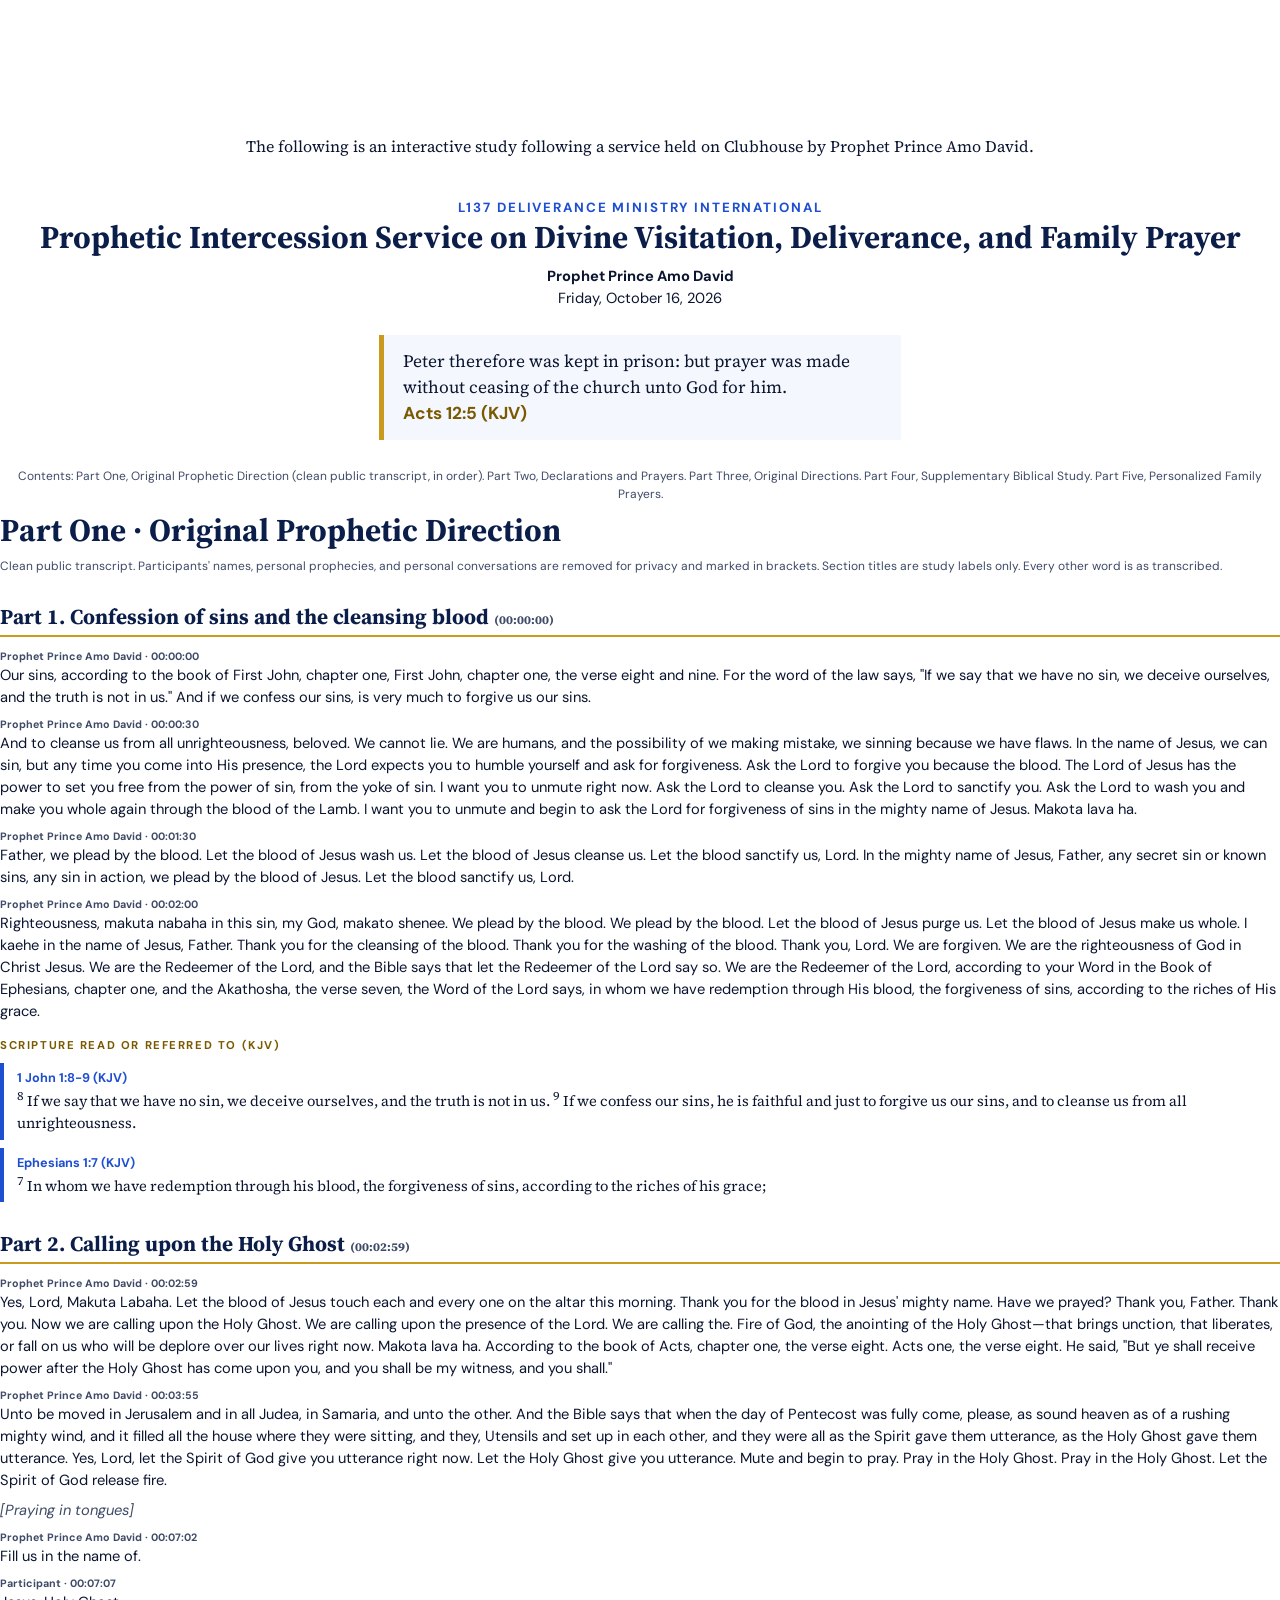
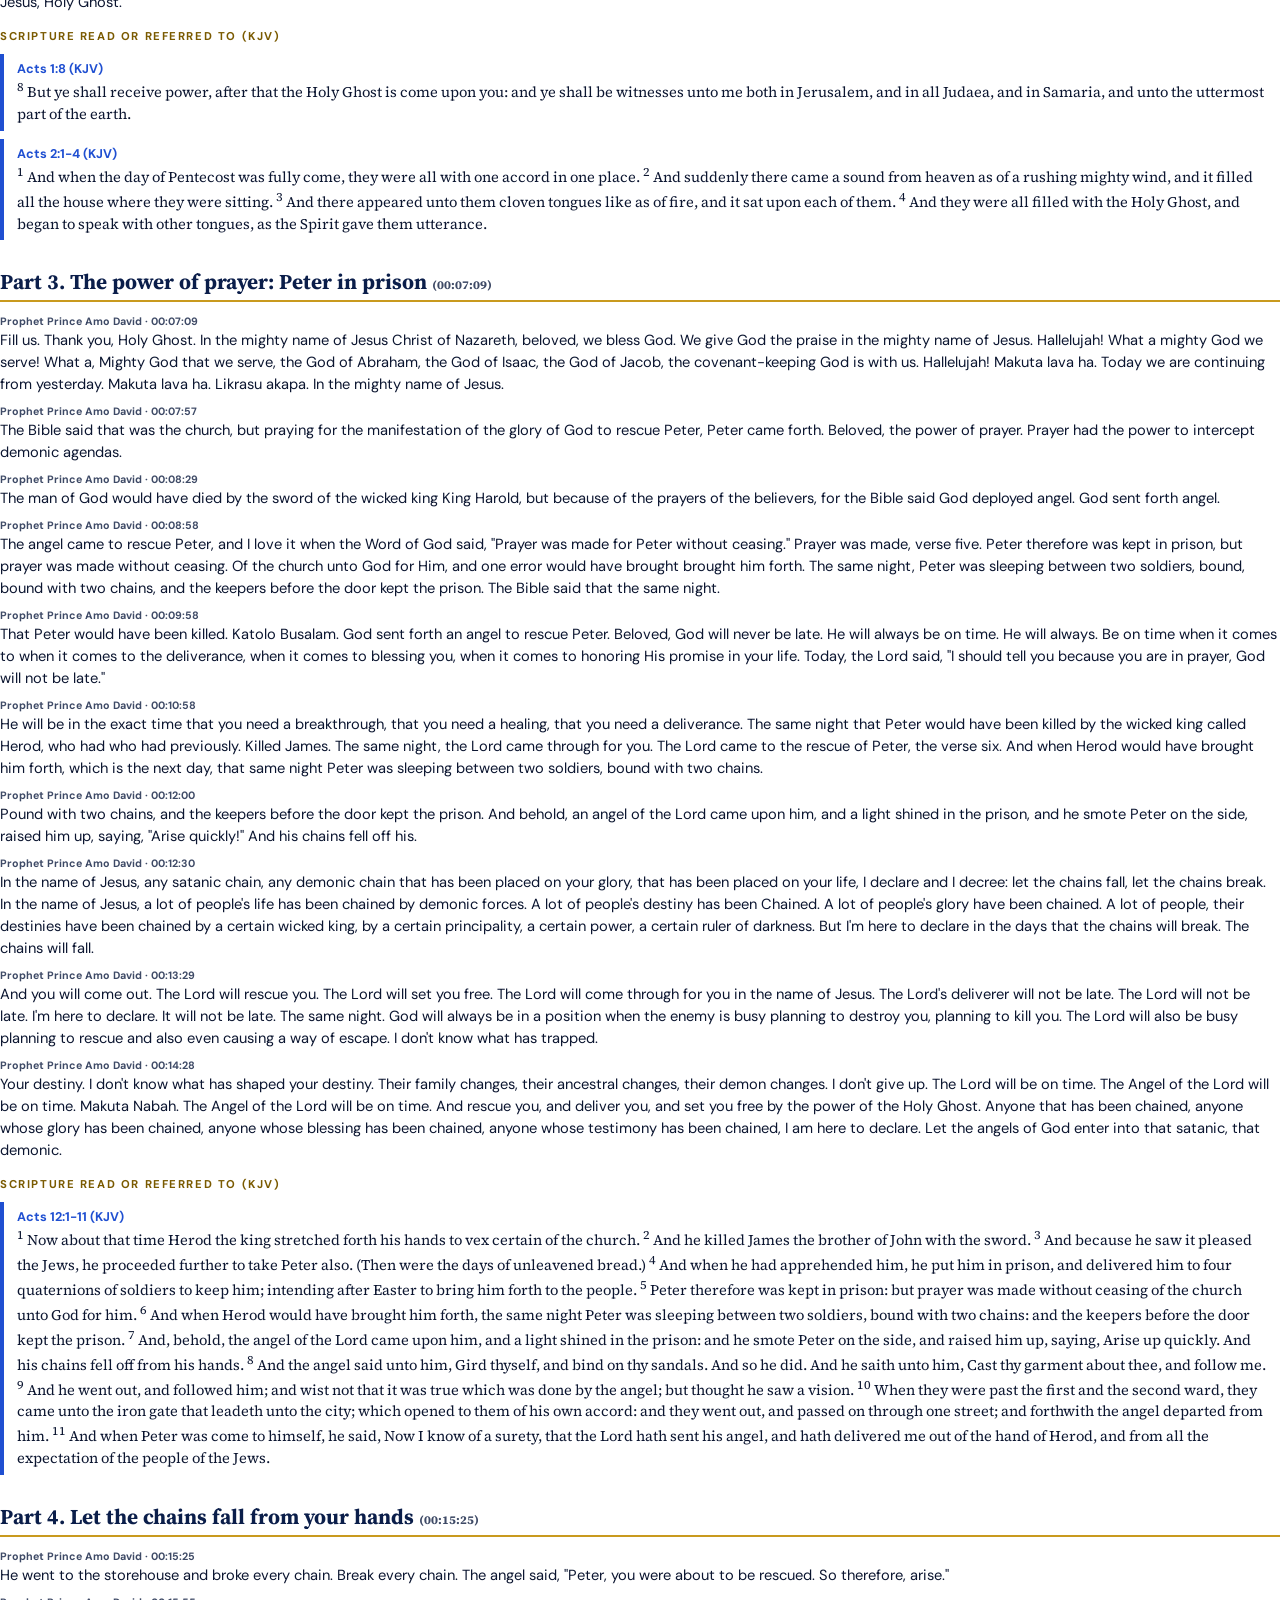
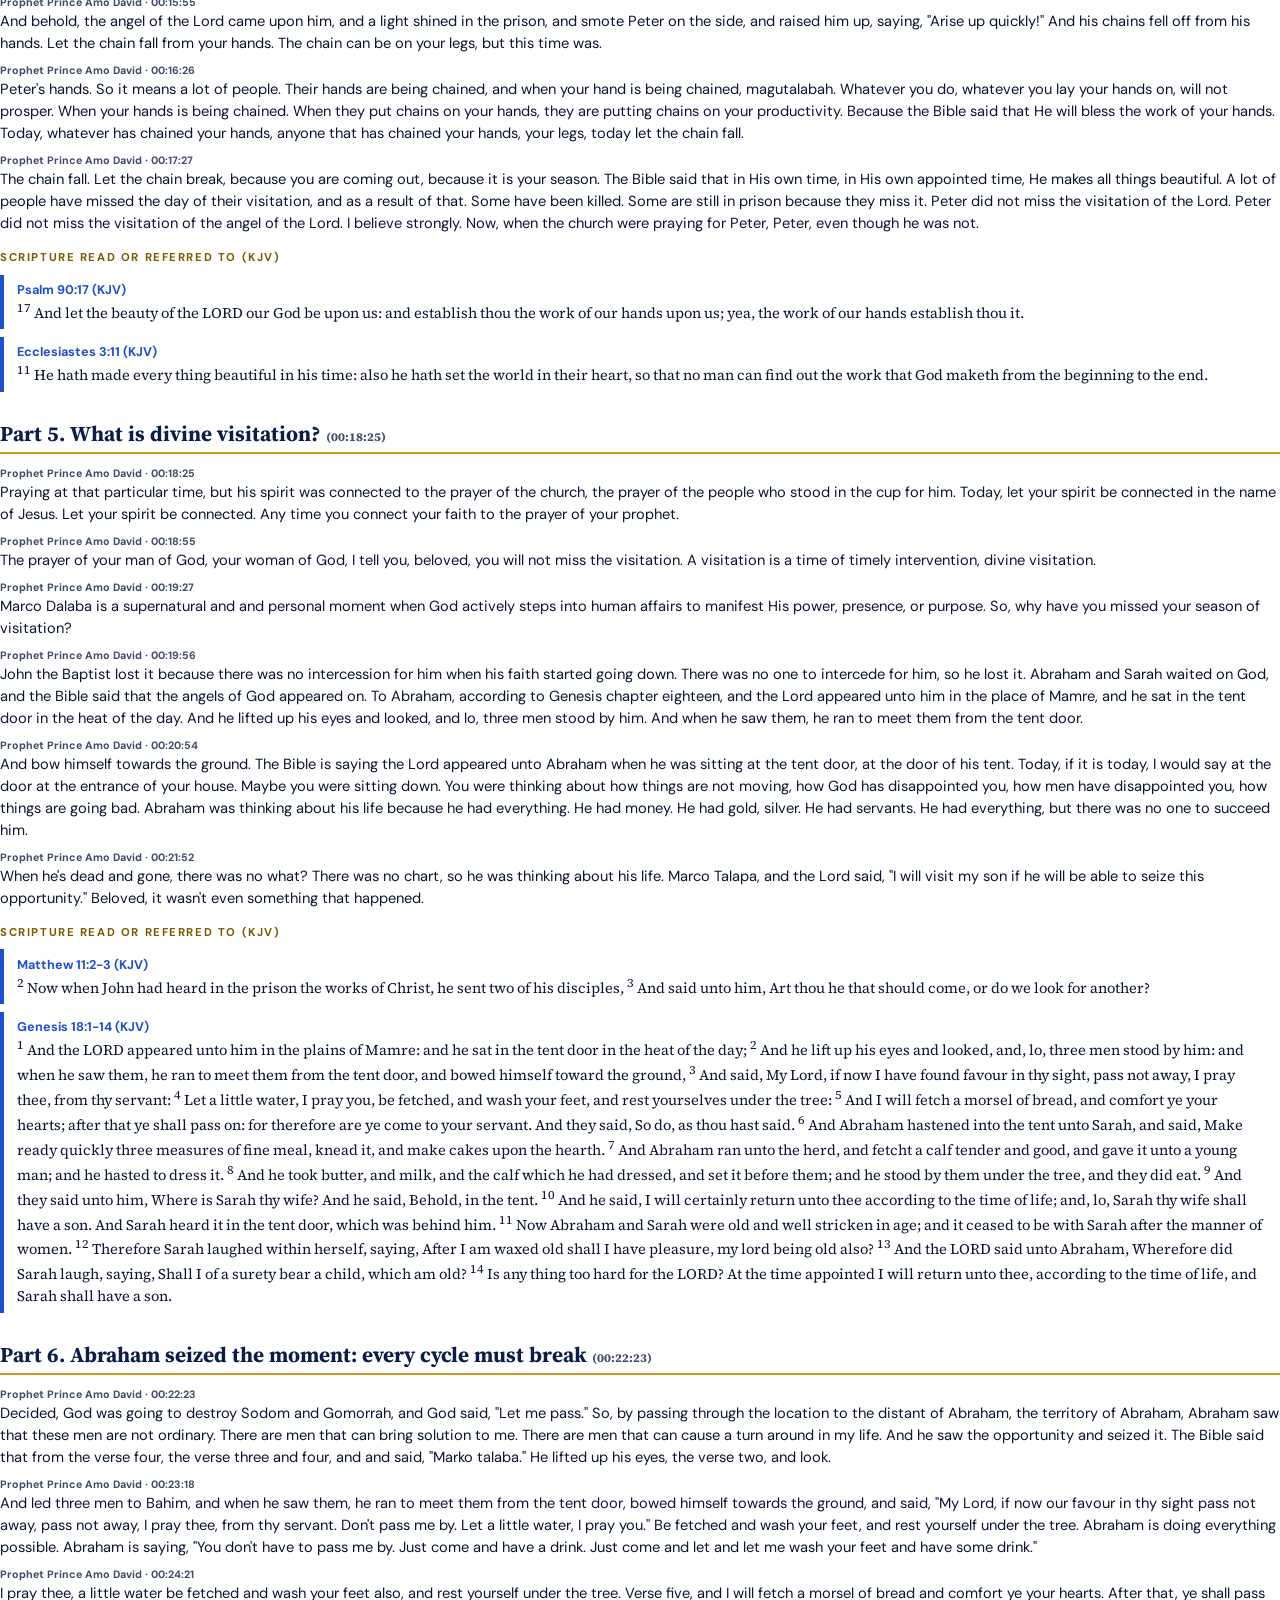
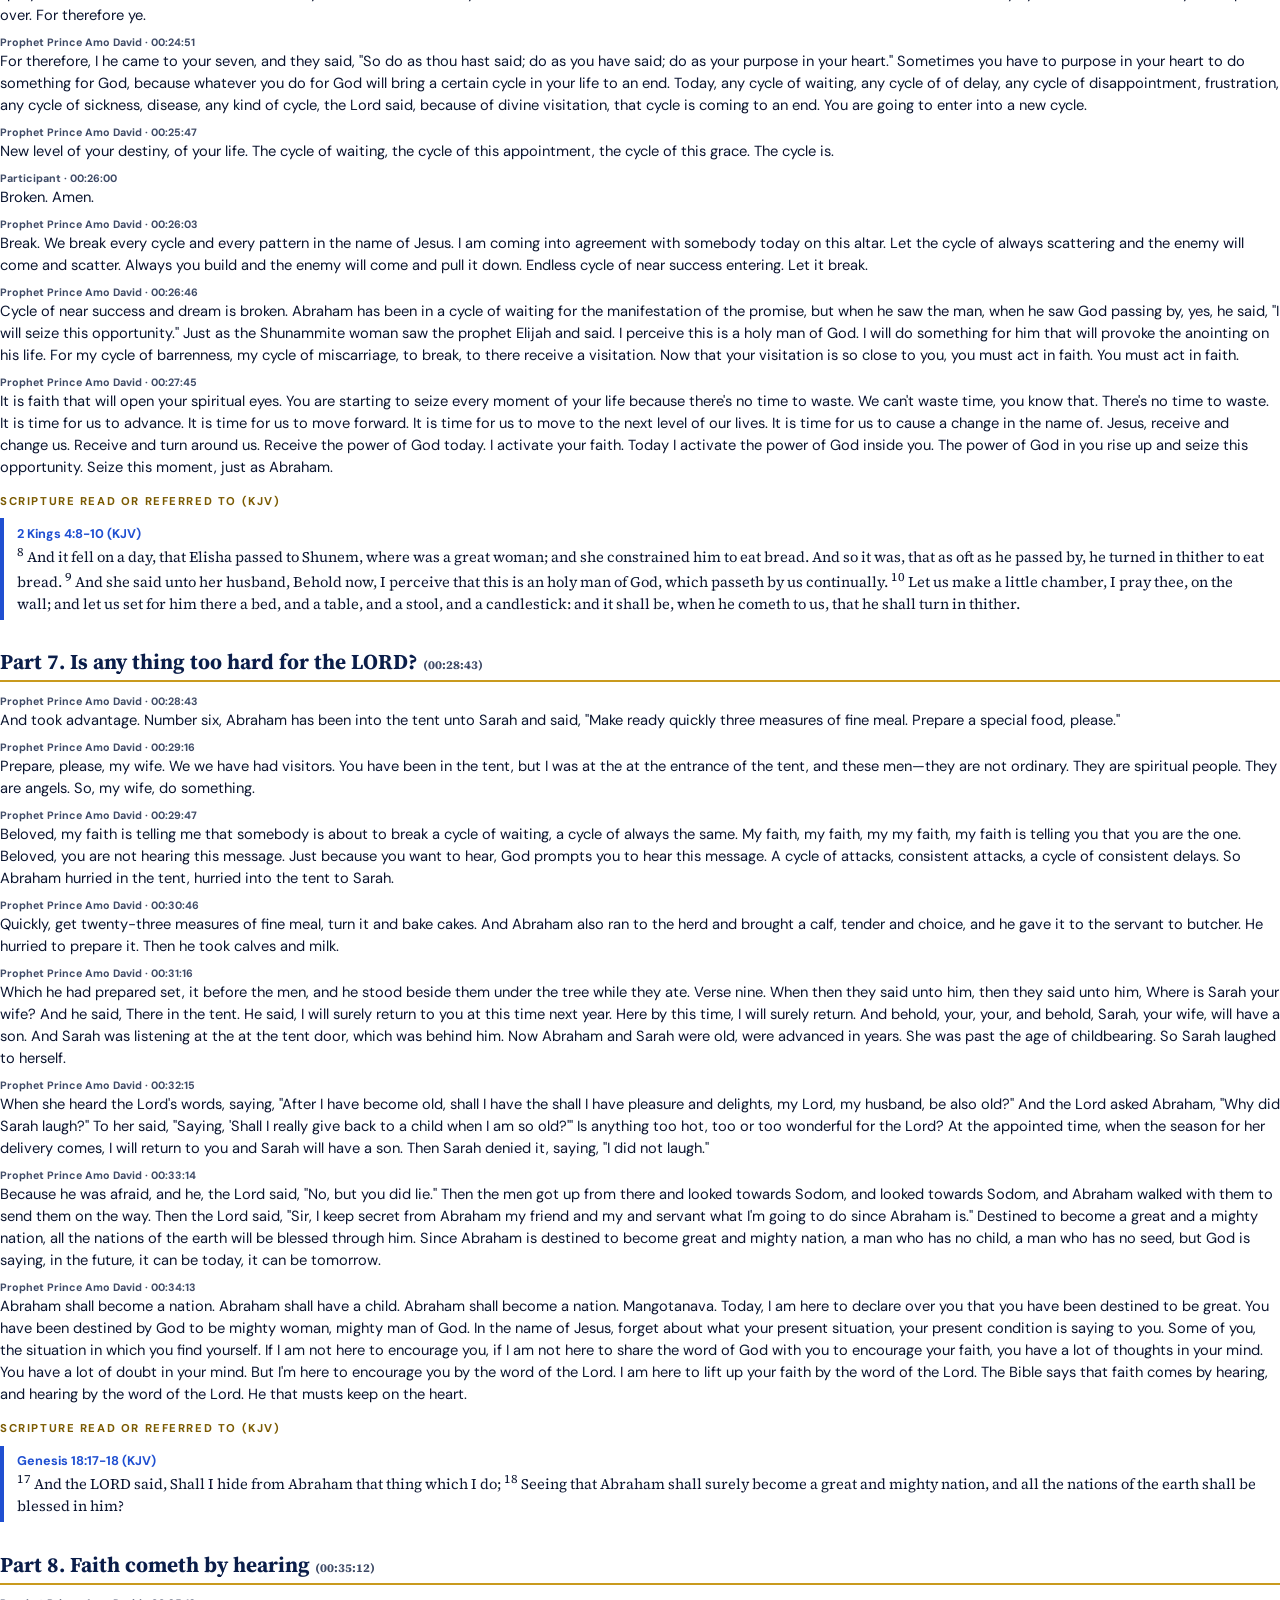
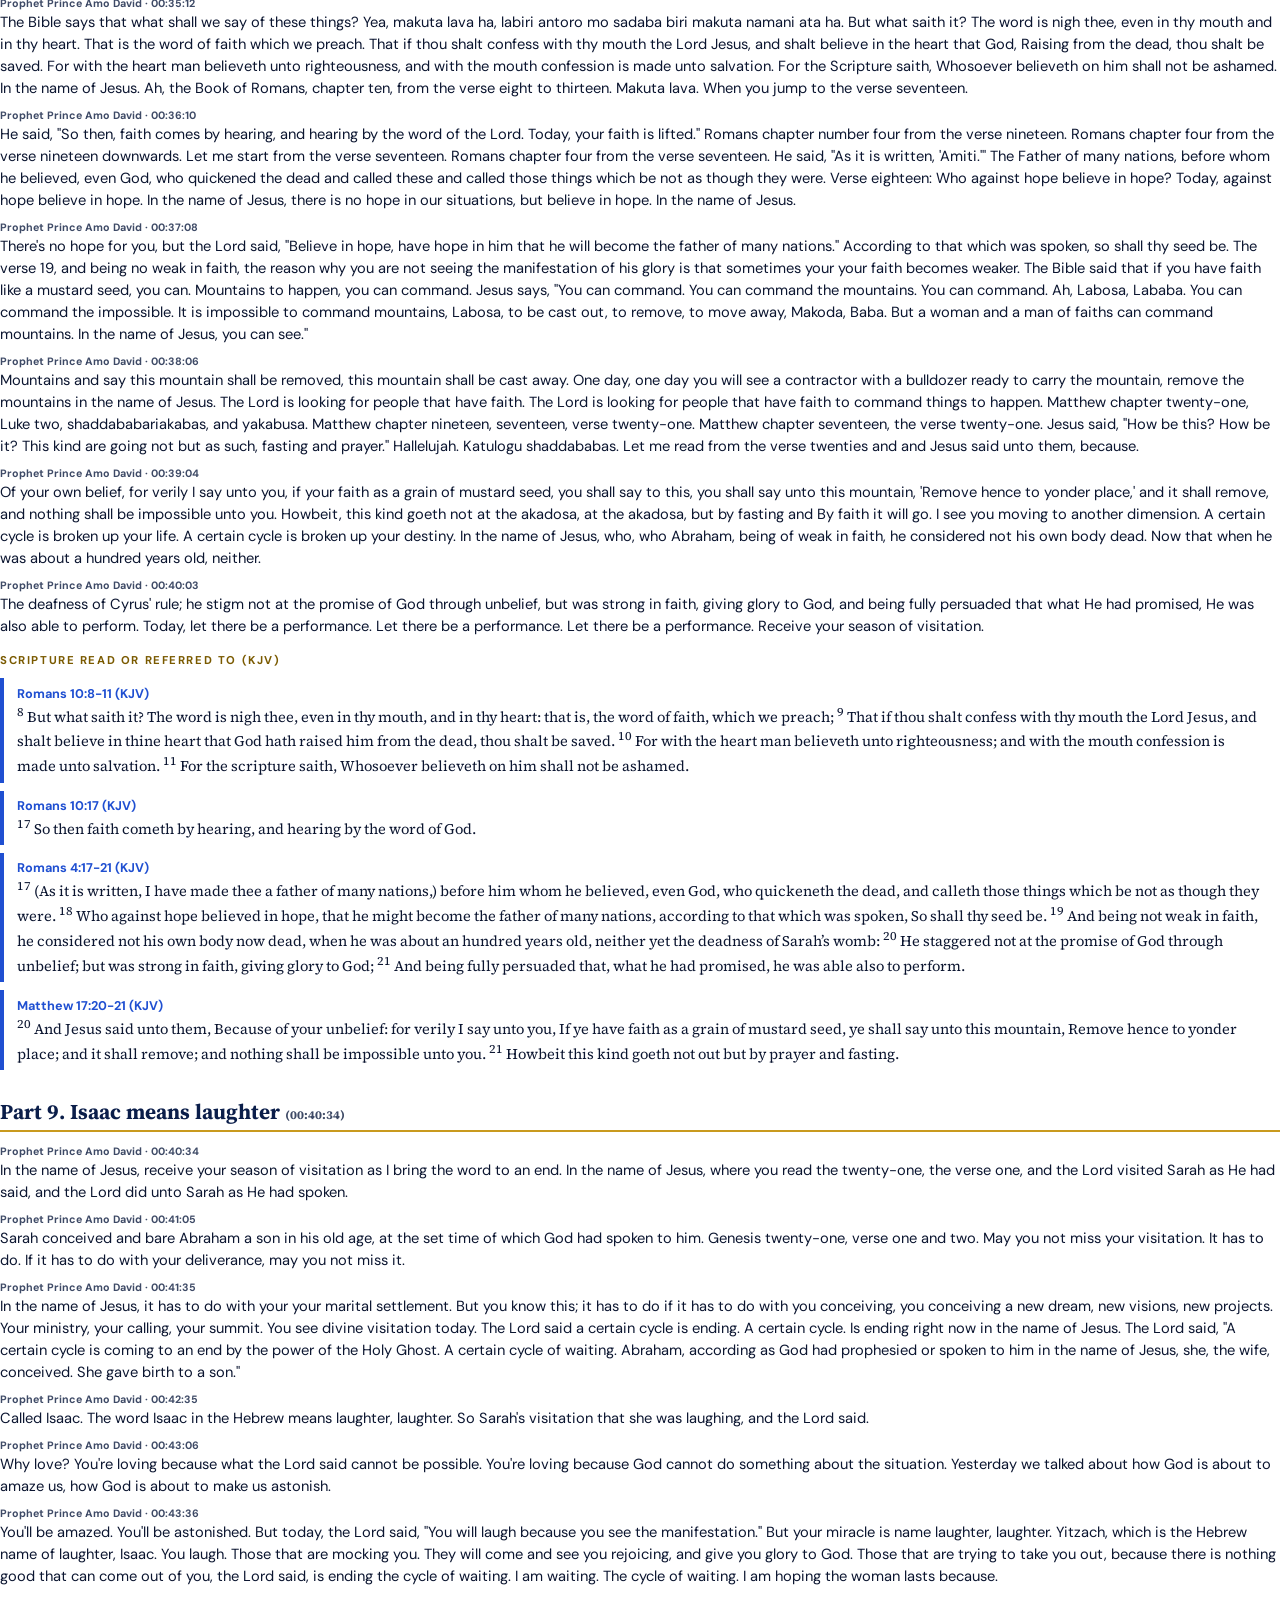
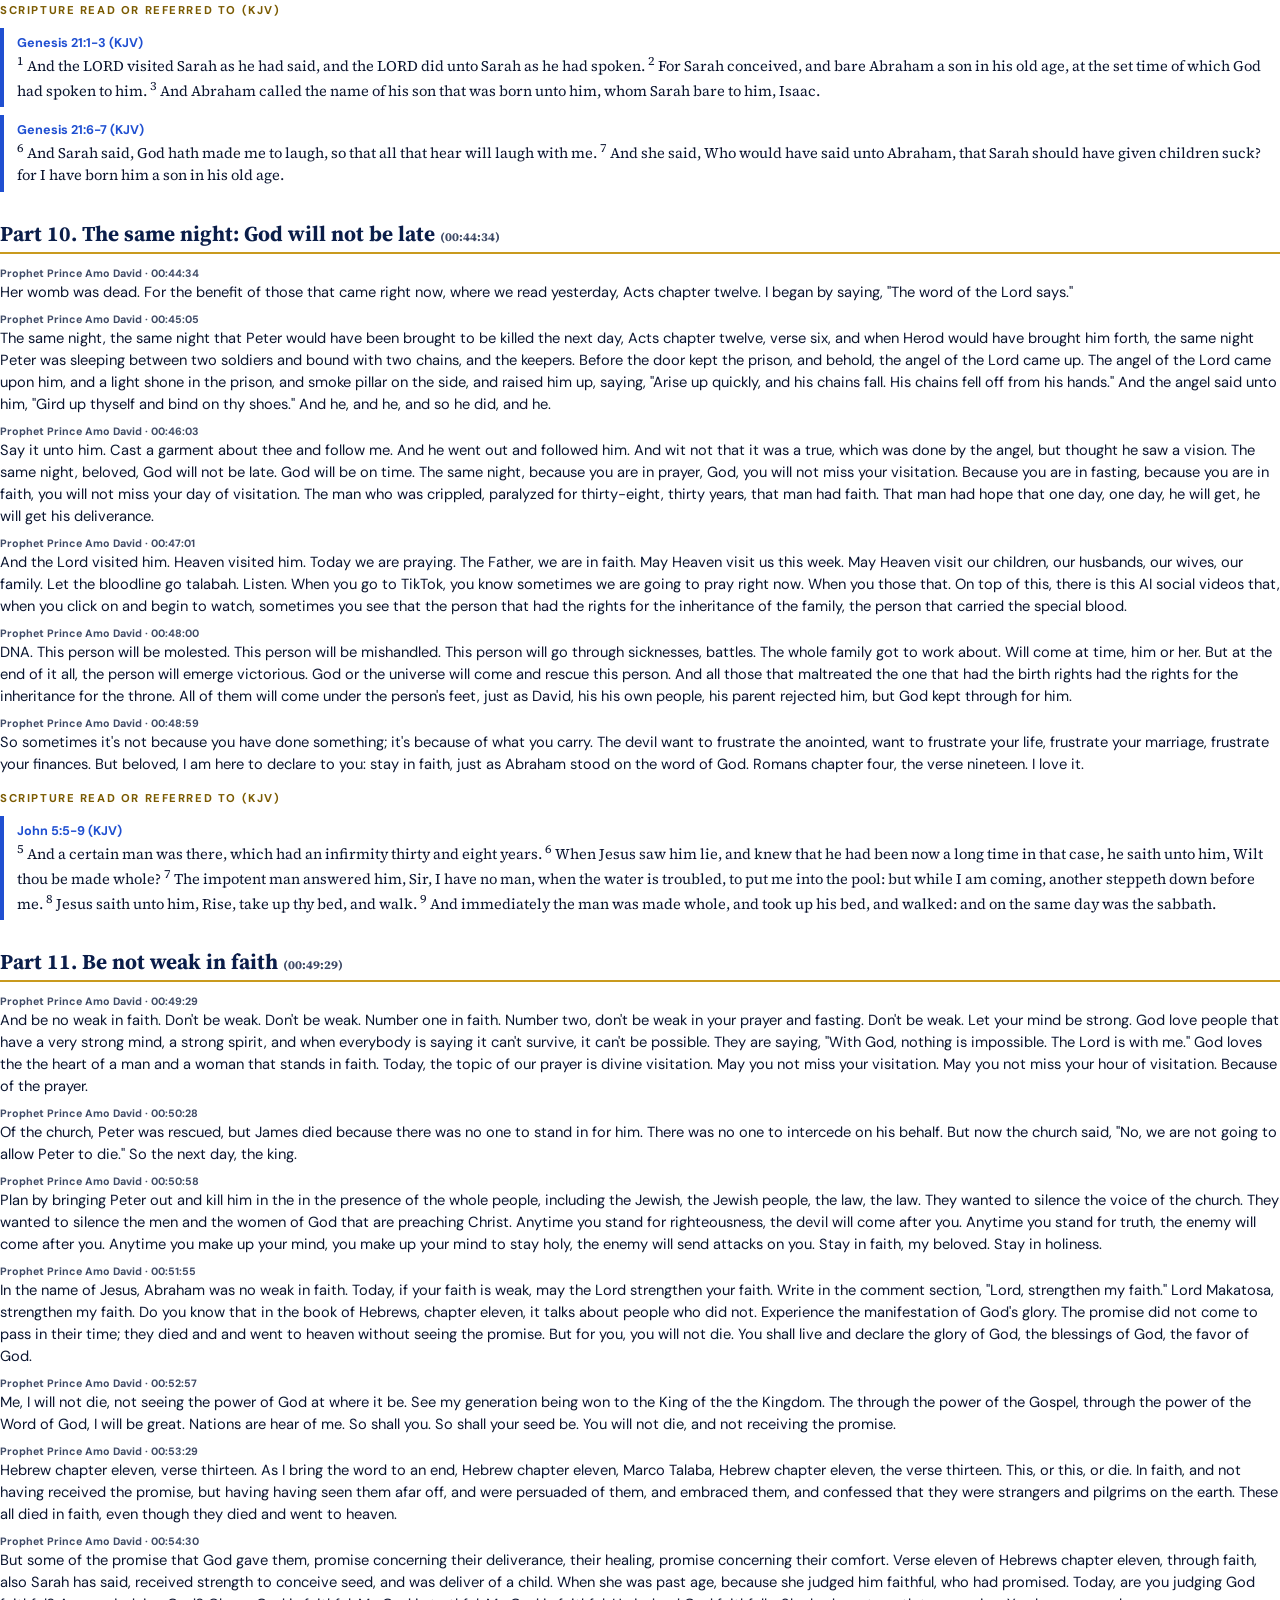
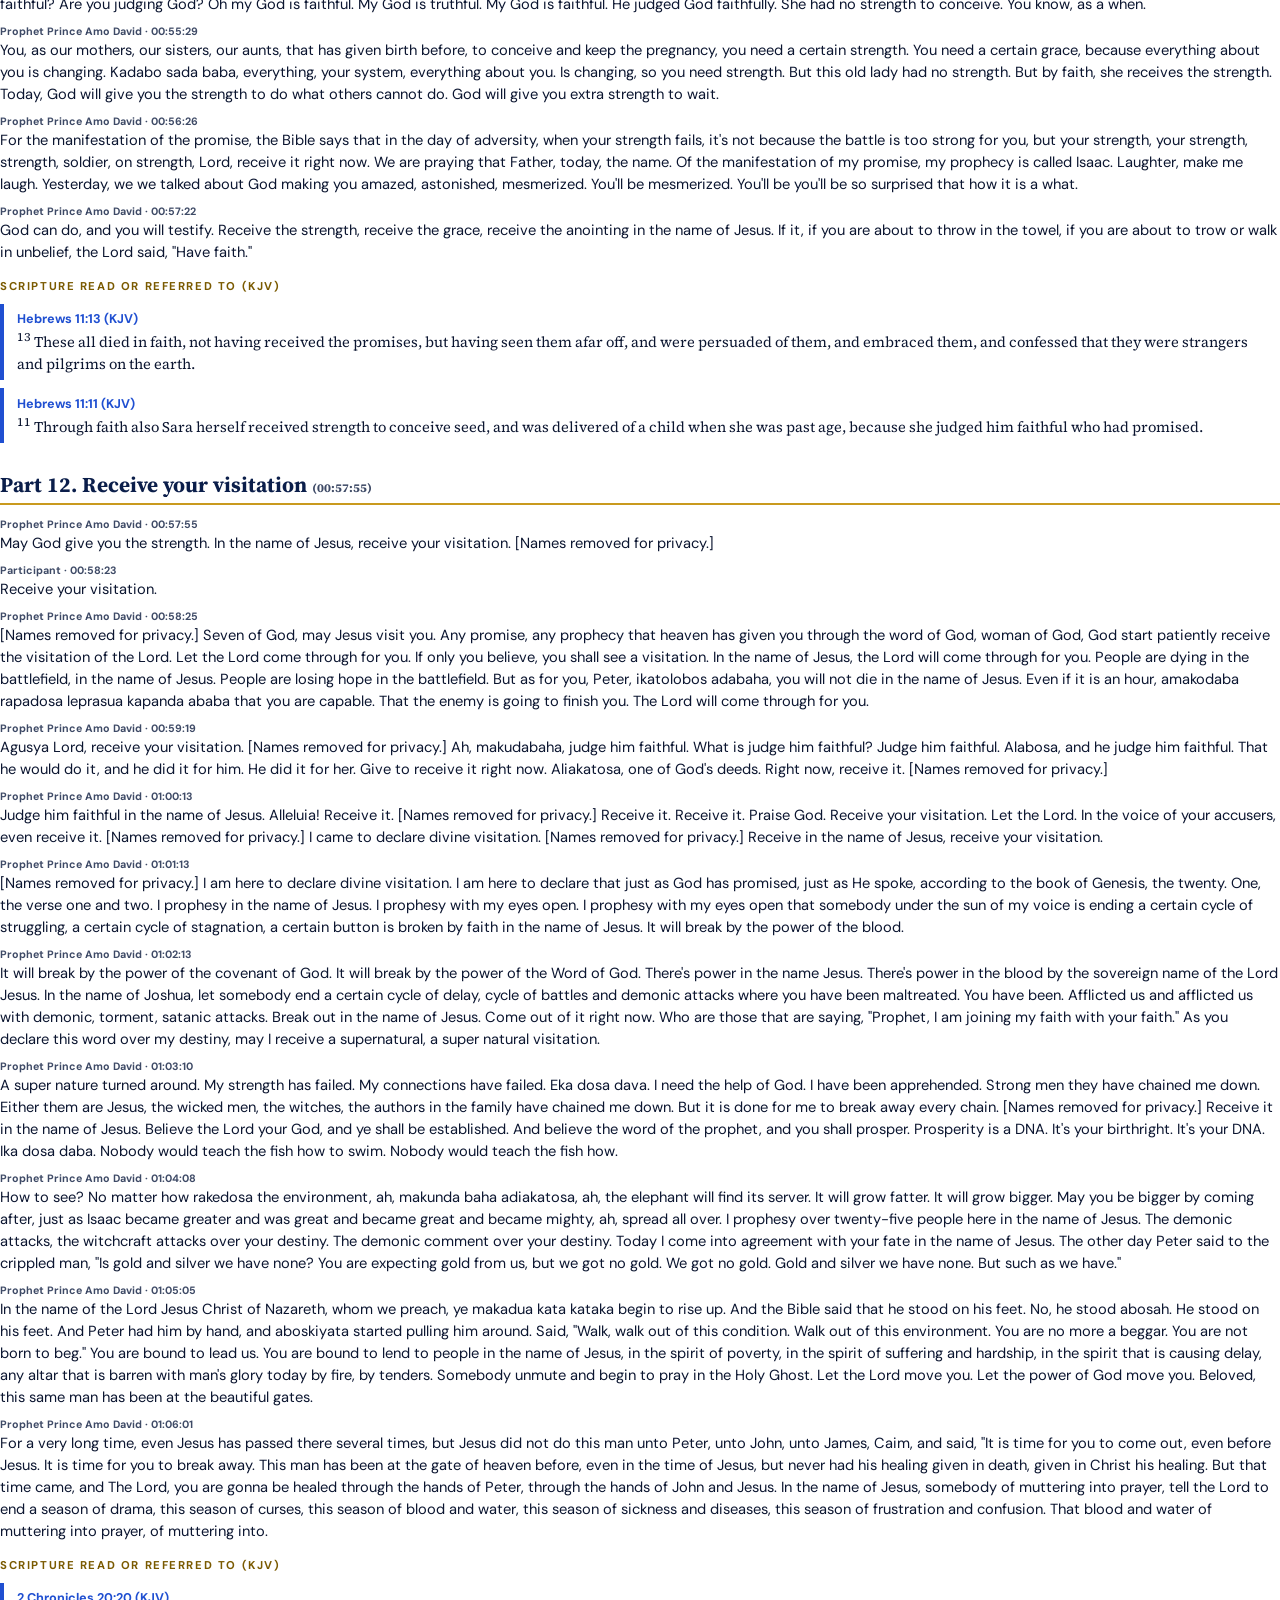
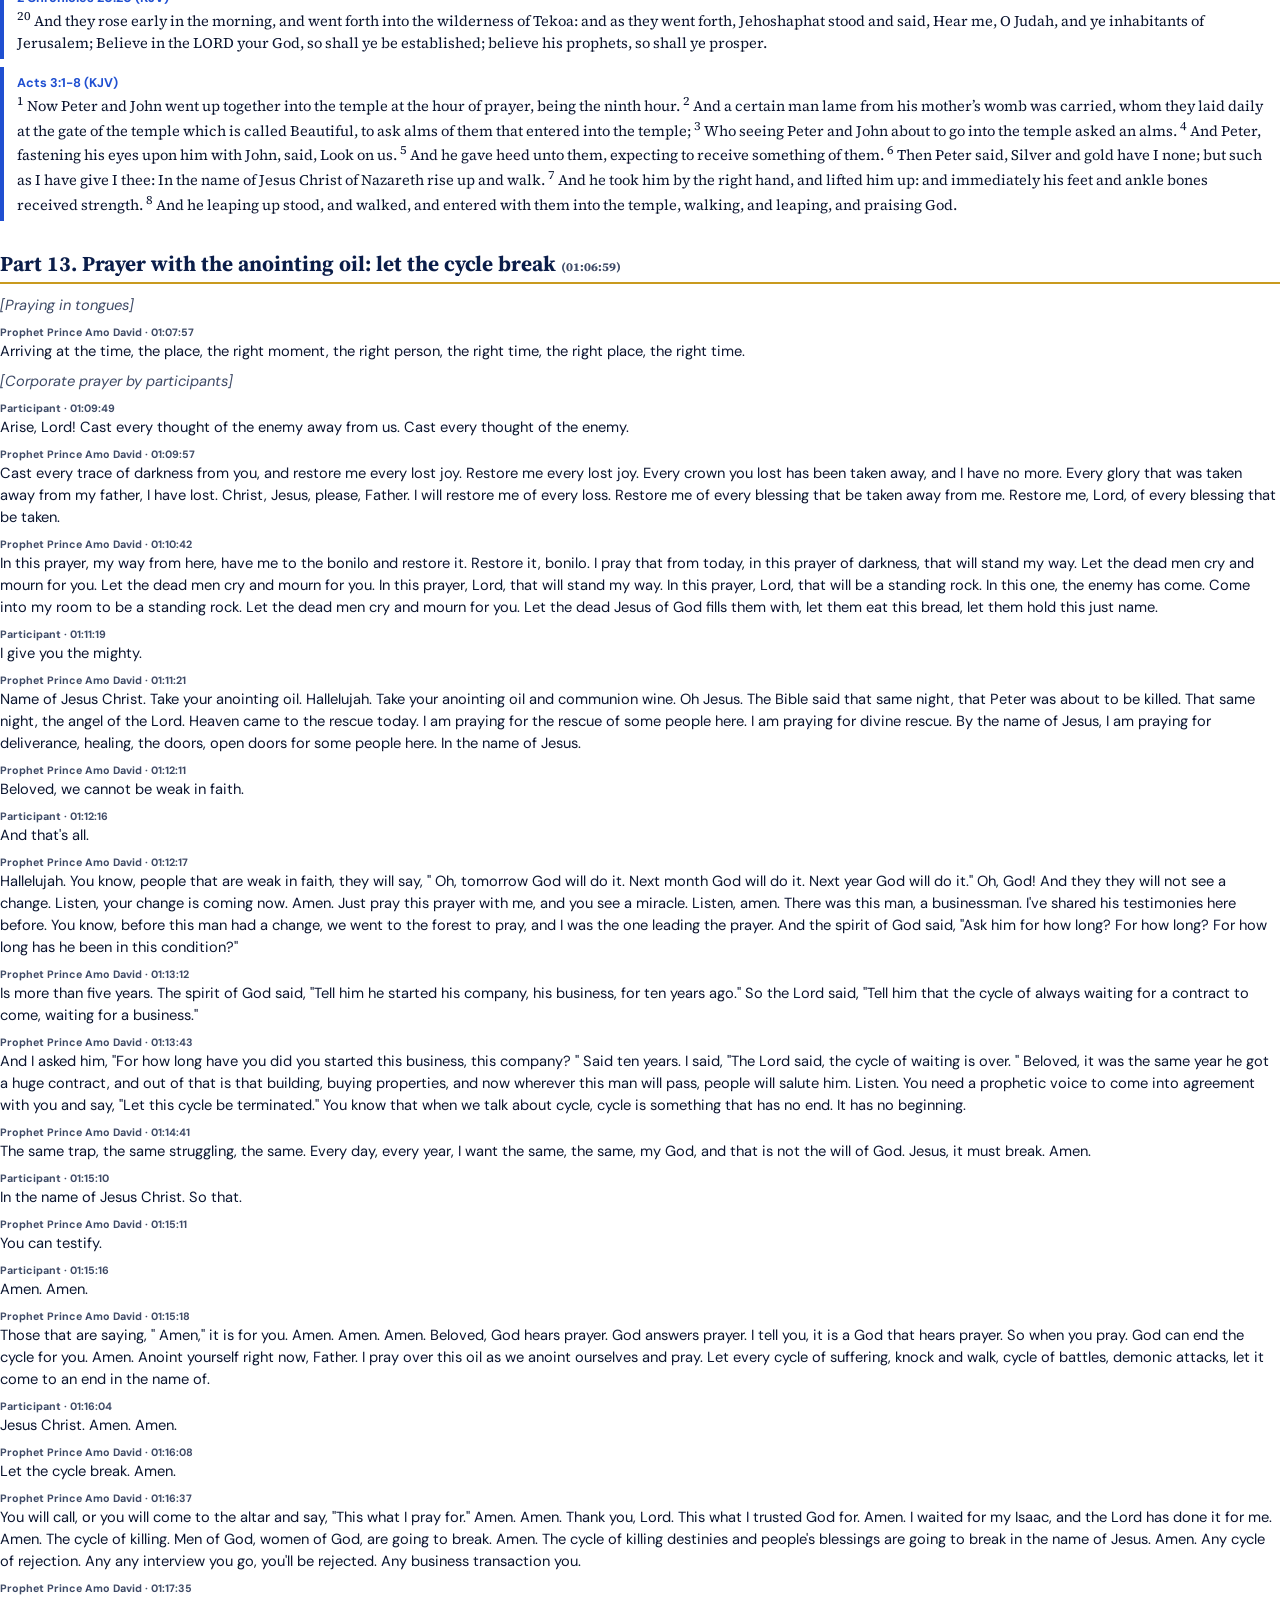
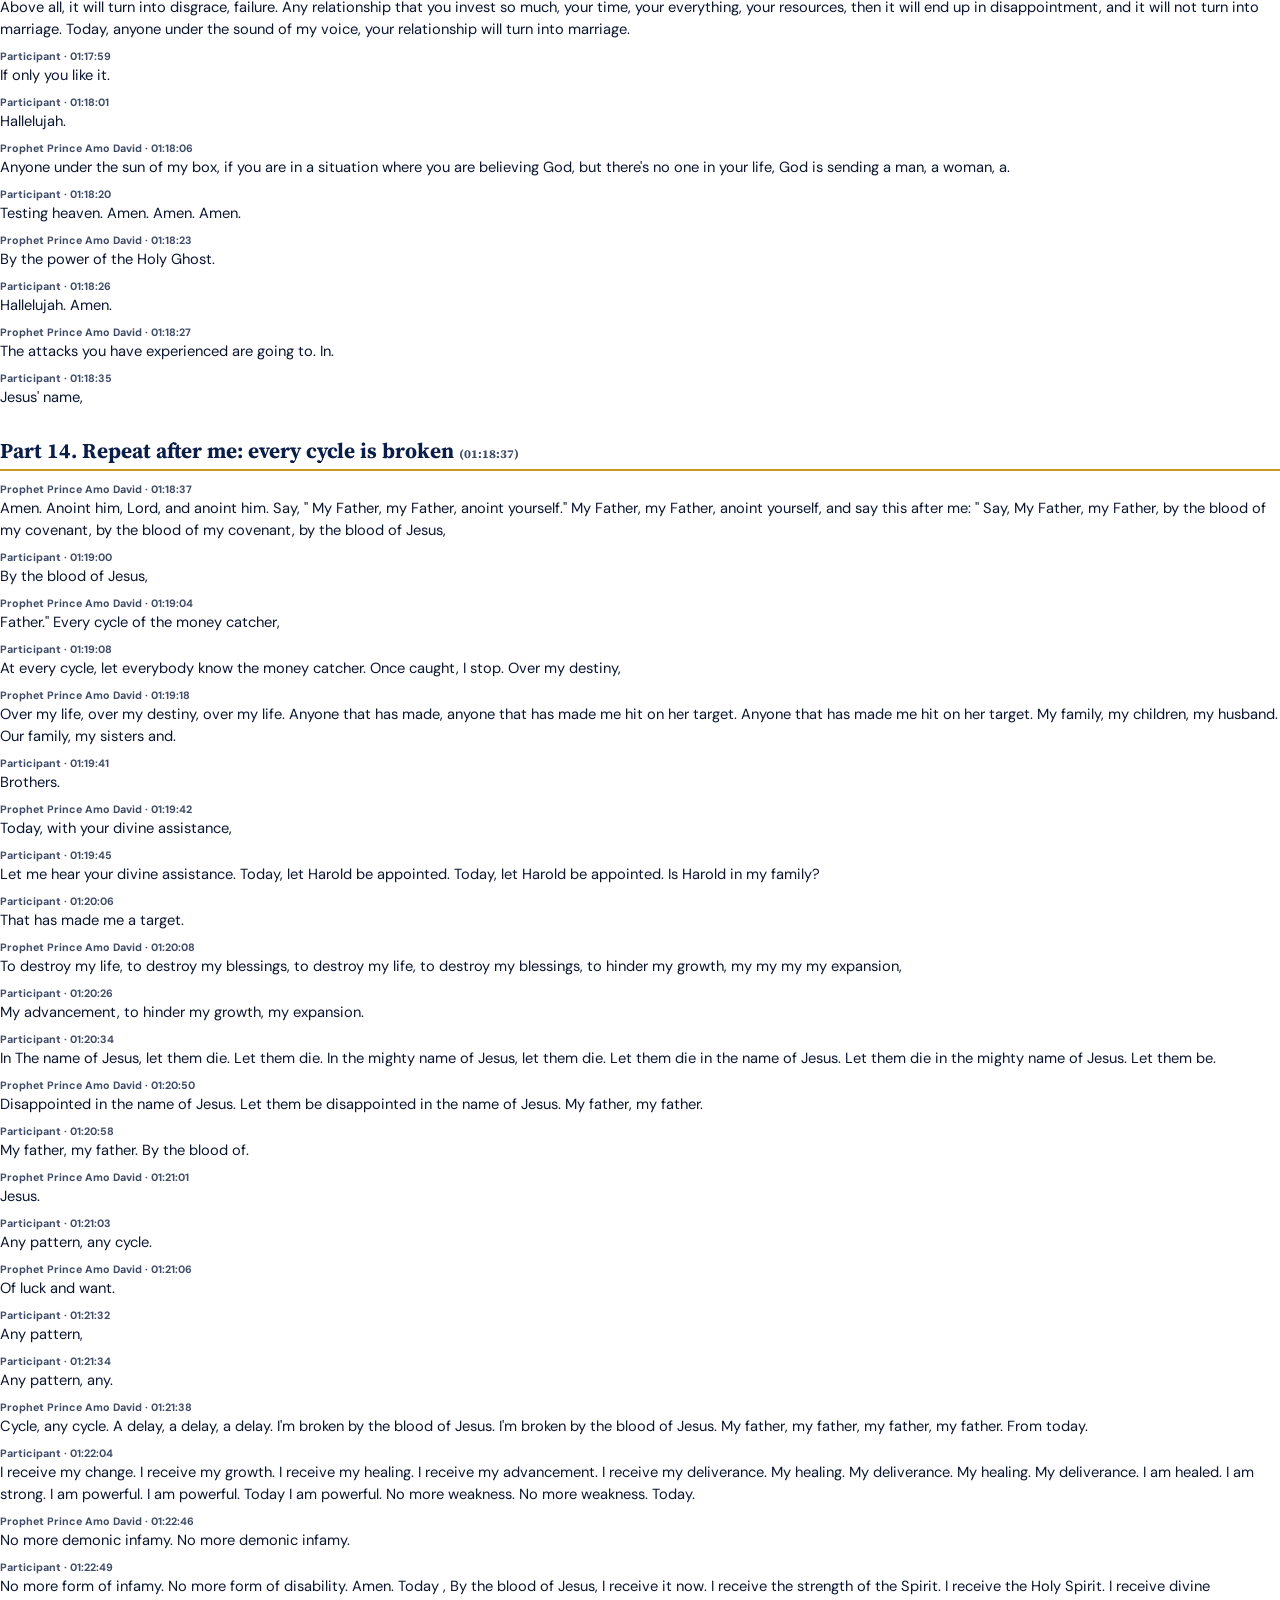
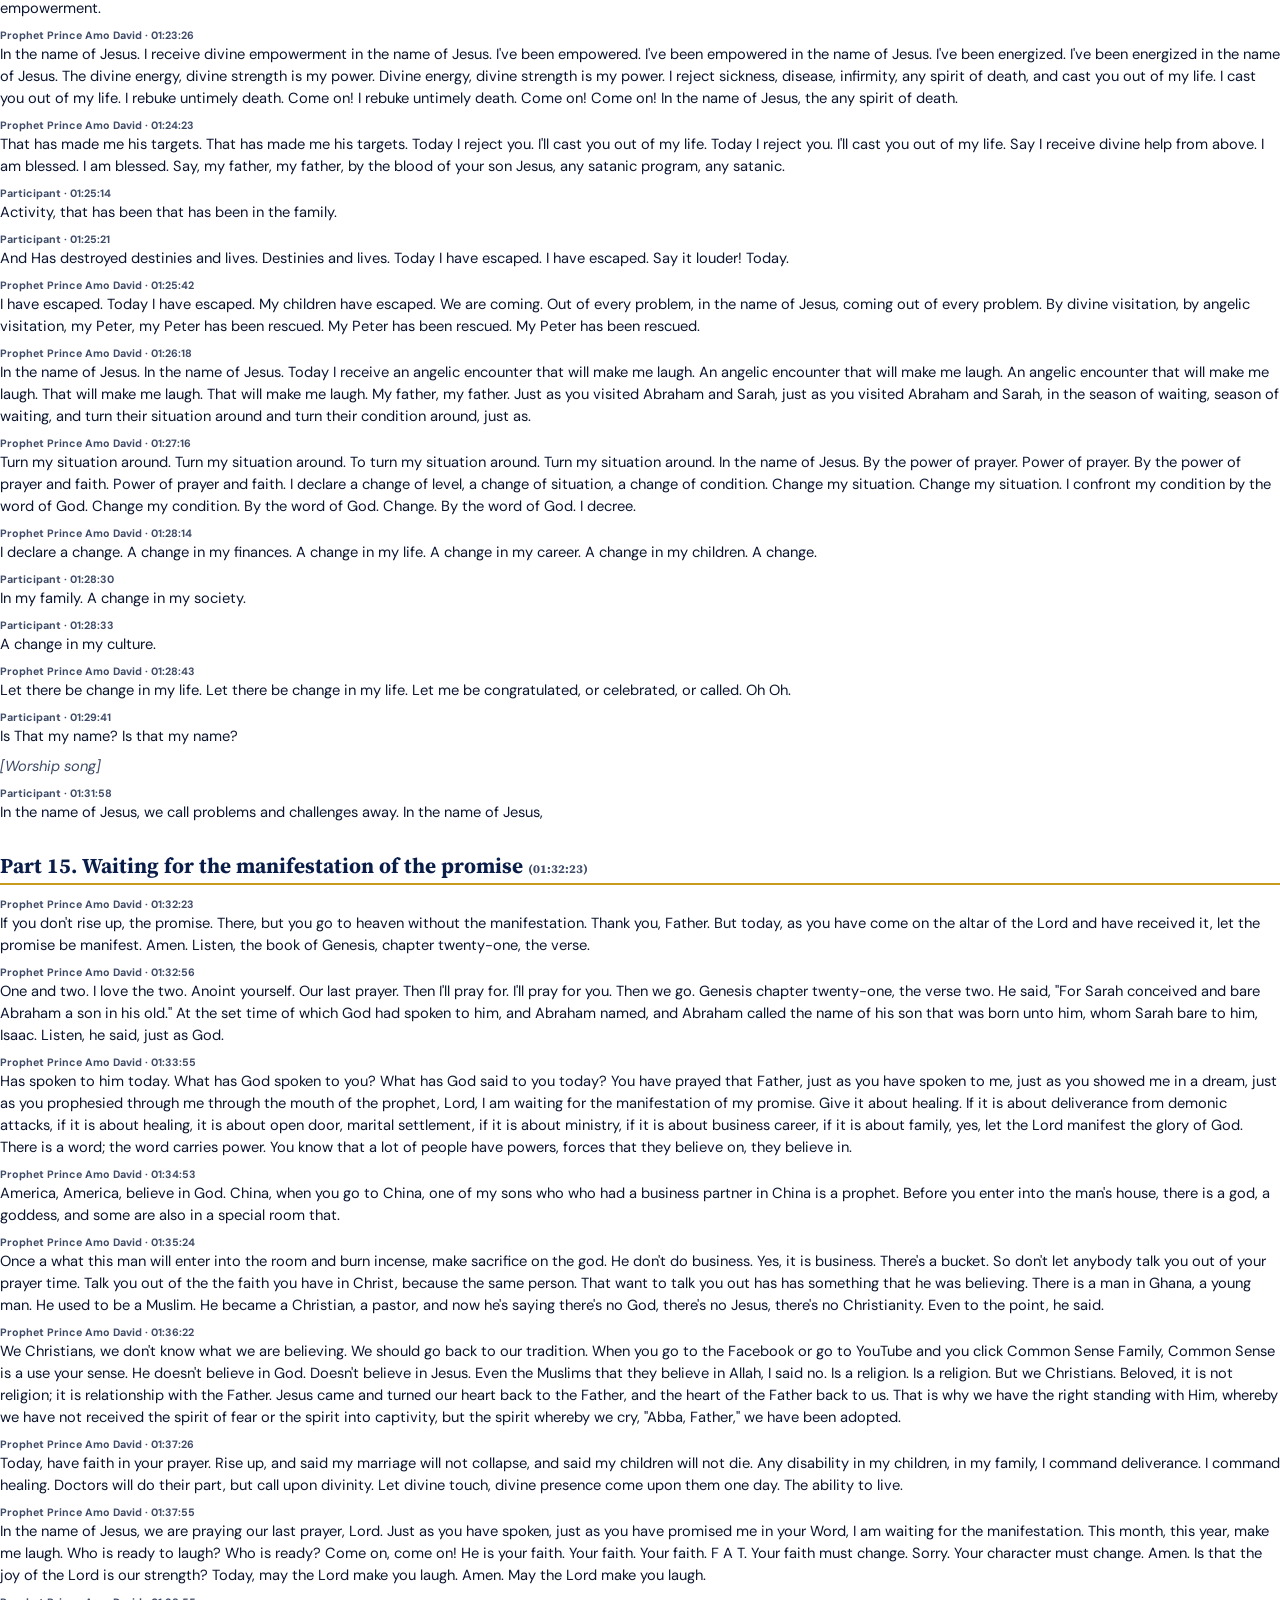
==== print.html @ cc7bac91 "Divine Visitation, Deliverance, and Family Prayer study (Oct 16, 2026)" ====
<!doctype html>
<html lang="en"><head><meta charset="utf-8"><meta name="viewport" content="width=device-width, initial-scale=1">
<title>Divine Visitation, Deliverance, and Family Prayer — Printable Pack</title>
<link href="https://fonts.googleapis.com/css2?family=Source+Serif+4:opsz,wght@8..60,500;8..60,700&family=DM+Sans:wght@400;500;700&display=swap" rel="stylesheet">
<style>
@page{size:Letter;margin:0.7in 0.7in 0.8in}
body{font-family:"DM Sans",Arial,sans-serif;color:#0B1530;font-size:11pt;line-height:1.5;margin:0}
h1,h2,h3{font-family:"Source Serif 4",Georgia,serif;color:#0B1E4A;line-height:1.2}
h1{font-size:24pt;margin:0 0 6pt} h2{font-size:16pt;border-bottom:2px solid #C99A1E;padding-bottom:4pt;margin:22pt 0 8pt;break-after:avoid} h3{font-size:12.5pt;margin:14pt 0 4pt;break-after:avoid}
.cover{text-align:center;padding-top:1.4in;break-after:page}
.cover .min{letter-spacing:.14em;text-transform:uppercase;font-weight:700;color:#1F4FD1;font-size:10pt}
.cover .open{font-family:"Source Serif 4",serif;font-size:12pt;margin:0 0 30pt}
.verse{font-family:"Source Serif 4",serif;font-size:13pt;border-left:5px solid #C99A1E;background:#F4F7FD;padding:10pt 14pt;text-align:left;margin:20pt auto;max-width:5in}
.lab{font-size:8.5pt;letter-spacing:.14em;text-transform:uppercase;font-weight:700;color:#7A5A00;margin:12pt 0 4pt}
.who{display:block;font-size:8pt;font-weight:700;color:#3E4A66}
.mark{color:#3E4A66;font-style:italic}
p{margin:4pt 0 6pt;orphans:3;widows:3}
.s{border-left:4px solid #1F4FD1;padding:4pt 10pt;margin:6pt 0;font-family:"Source Serif 4",serif;break-inside:avoid}
.s b{font-family:"DM Sans",sans-serif;color:#1F4FD1;display:block;font-size:9.5pt}
.d{margin:6pt 0;padding:6pt 10pt;border:1px solid #C9D4EE;border-radius:6pt;break-inside:avoid}
.d small{display:block;color:#3E4A66;font-size:8pt;font-weight:700}
.note{font-size:9pt;color:#3E4A66}
.sec{break-before:page}
a{color:#1F4FD1}
</style></head><body><div id="out"></div>
<script src="data.js"></script>
<script>
(function(){
var S=window.STUDY,M=S.meta,h='';
function e(s){return String(s).replace(/[&<>"]/g,function(c){return{'&':'&amp;','<':'&lt;','>':'&gt;','"':'&quot;'}[c];});}
function sc(r){var s=S.scripture[r];return '<div class="s"><b>'+e(s.ref)+' (KJV)</b>'+s.verses.map(function(v){return '<sup>'+v.v+'</sup> '+e(v.t);}).join(' ')+'</div>';}
var main=S.scripture[M.mainRef];
h+='<div class="cover"><p class="open">'+e(M.opening)+'</p><div class="min">'+e(M.ministry)+'</div><h1>'+e(M.title)+'</h1><p><b>'+e(M.minister)+'</b><br>'+e(M.date)+'</p><div class="verse">'+e(main.verses.map(function(v){return v.t;}).join(' '))+'<br><b style="font-family:DM Sans;color:#7A5A00">'+e(main.ref)+' (KJV)</b></div><p class="note">Contents: Part One, Original Prophetic Direction (clean public transcript, in order). Part Two, Declarations and Prayers. Part Three, Original Directions. Part Four, Supplementary Biblical Study. Part Five, Personalized Family Prayers.</p></div>';
h+='<h1>Part One · Original Prophetic Direction</h1><p class="note">Clean public transcript. Participants\' names, personal prophecies, and personal conversations are removed for privacy and marked in brackets. Section titles are study labels only. Every other word is as transcribed.</p>';
S.sections.forEach(function(s,i){
  h+='<h2>Part '+(i+1)+'. '+e(s.title)+' <span class="note">('+s.start+')</span></h2>';
  s.blocks.forEach(function(b){ h+= b.who ? '<p><span class="who">'+e(b.who)+' · '+b.ts+'</span>'+e(b.t)+'</p>' : '<p class="mark">'+e(b.t)+'</p>'; });
  if(s.refs.length){ h+='<div class="lab">Scripture read or referred to (KJV)</div>'+s.refs.map(sc).join(''); }
});
h+='<h1 class="sec">Part Two · Declarations and Prayers</h1><p class="note">In the order spoken. Words in [square brackets] were unclear in the recording; the bracketed word is a suggested reading.</p>';
S.decl.forEach(function(d,i){ h+='<div class="d"><small>'+(i+1)+' of '+S.decl.length+' · '+d.type+' · '+e(d.who)+' · '+d.ts+(d.ref?' · '+e(S.scripture[d.ref].ref):'')+'</small>'+e(d.text)+'</div>'; });
h+='<h1 class="sec">Part Three · Original Directions</h1><p class="note">Word for word, in order.</p>';
S.directions.forEach(function(d,i){ h+='<div class="d"><small>'+(i+1)+' of '+S.directions.length+' · '+e(d.who)+' · '+d.ts+'</small>“'+e(d.text)+'”</div>'; });
h+='<h1 class="sec">Part Four · Supplementary Biblical Study</h1><p class="note">Study helps. Not the minister\'s words. Scripture is King James Version.</p>';
['beginner','intermediate','advanced'].forEach(function(k){ var L=S.levels[k]; h+='<h2>'+L.label+'</h2><p class="note">'+e(L.intro)+'</p>';
  L.cards.forEach(function(c,ci){ h+='<h3>'+(ci+1)+'. '+e(c.title)+'</h3>';
   if(c.word) h+='<p><b>'+e(c.word[0])+' '+e(c.word[1])+'.</b> '+e(c.word[2])+'</p>';
   if(c.context) h+='<p><b>Context.</b> '+e(c.context)+'</p>';
   if(c.quote) h+='<p><b>Direct quotation, '+e(c.quote[0])+':</b> “'+e(c.quote[1])+'”</p>';
   if(c.simple) h+='<p><b>What does this mean?</b> '+e(c.simple)+'</p>';
   if(c.meaning) h+='<p>'+e(c.meaning)+'</p>'; if(c.application) h+='<p>'+e(c.application)+'</p>';
   if(c.key) h+='<p><b>Key point:</b> '+e(c.key)+'</p>';
   (c.commentary||[]).forEach(function(q){ var s=S.src[q[2]]; h+='<p>“'+e(q[1])+'” — '+e(q[0])+', <a href="'+s.url+'">'+e(s.url)+'</a></p>'; });
   h+=c.refs.map(sc).join('');
   if(c.src&&c.src.length) h+='<p class="note">Sources: '+c.src.map(function(k){var s=S.src[k];return e(s.name)+' ('+s.url+')';}).join('; ')+'</p>';
  });
  h+='<h3>'+L.label+' quiz</h3>'; S.quiz[k].forEach(function(q,qi){ h+='<p>'+(qi+1)+'. '+e(q.q)+'<br>'+q.o.map(function(o,oi){return String.fromCharCode(65+oi)+'. '+e(o);}).join('&nbsp;&nbsp; ')+'</p>'; });
  h+='<p class="note">Answers: '+S.quiz[k].map(function(q,qi){return (qi+1)+String.fromCharCode(65+q.a)+' ('+e(S.scripture[q.ref].ref)+')';}).join(', ')+'</p>';
});
h+='<h2>Scripture notes</h2><p>2 Kings 4:8-9 (KJV) names Elisha as the man of God the Shunammite woman honored; the service said "the prophet Elijah." 2 Kings 2:19-22 records Elisha healing the waters of Jericho. The names heard as "Ruby" and "Rupi" match Reuben (Genesis 49:3-4; Deuteronomy 33:6). The King James Bible names the angels Michael and Gabriel; the name Raphael is not in the 66 books of the KJV.</p>';
h+='<h1 class="sec">Part Five · Personalized Family Prayers</h1><p class="note">Built from King James Scripture used in the service. Not the minister\'s original declarations. Write your family\'s names in the blanks.</p>';
S.family.forEach(function(p){ h+='<h3>'+e(p.title)+'</h3><p>'+e(p.text.replace(/\{(\w+)\}/g,'________'))+'</p>'+sc(p.ref); });
h+='<p class="note" style="margin-top:20pt">L137 · Luke 1:37 · For with God nothing shall be impossible.</p>';
document.getElementById('out').innerHTML=h;
})();
</script></body></html>
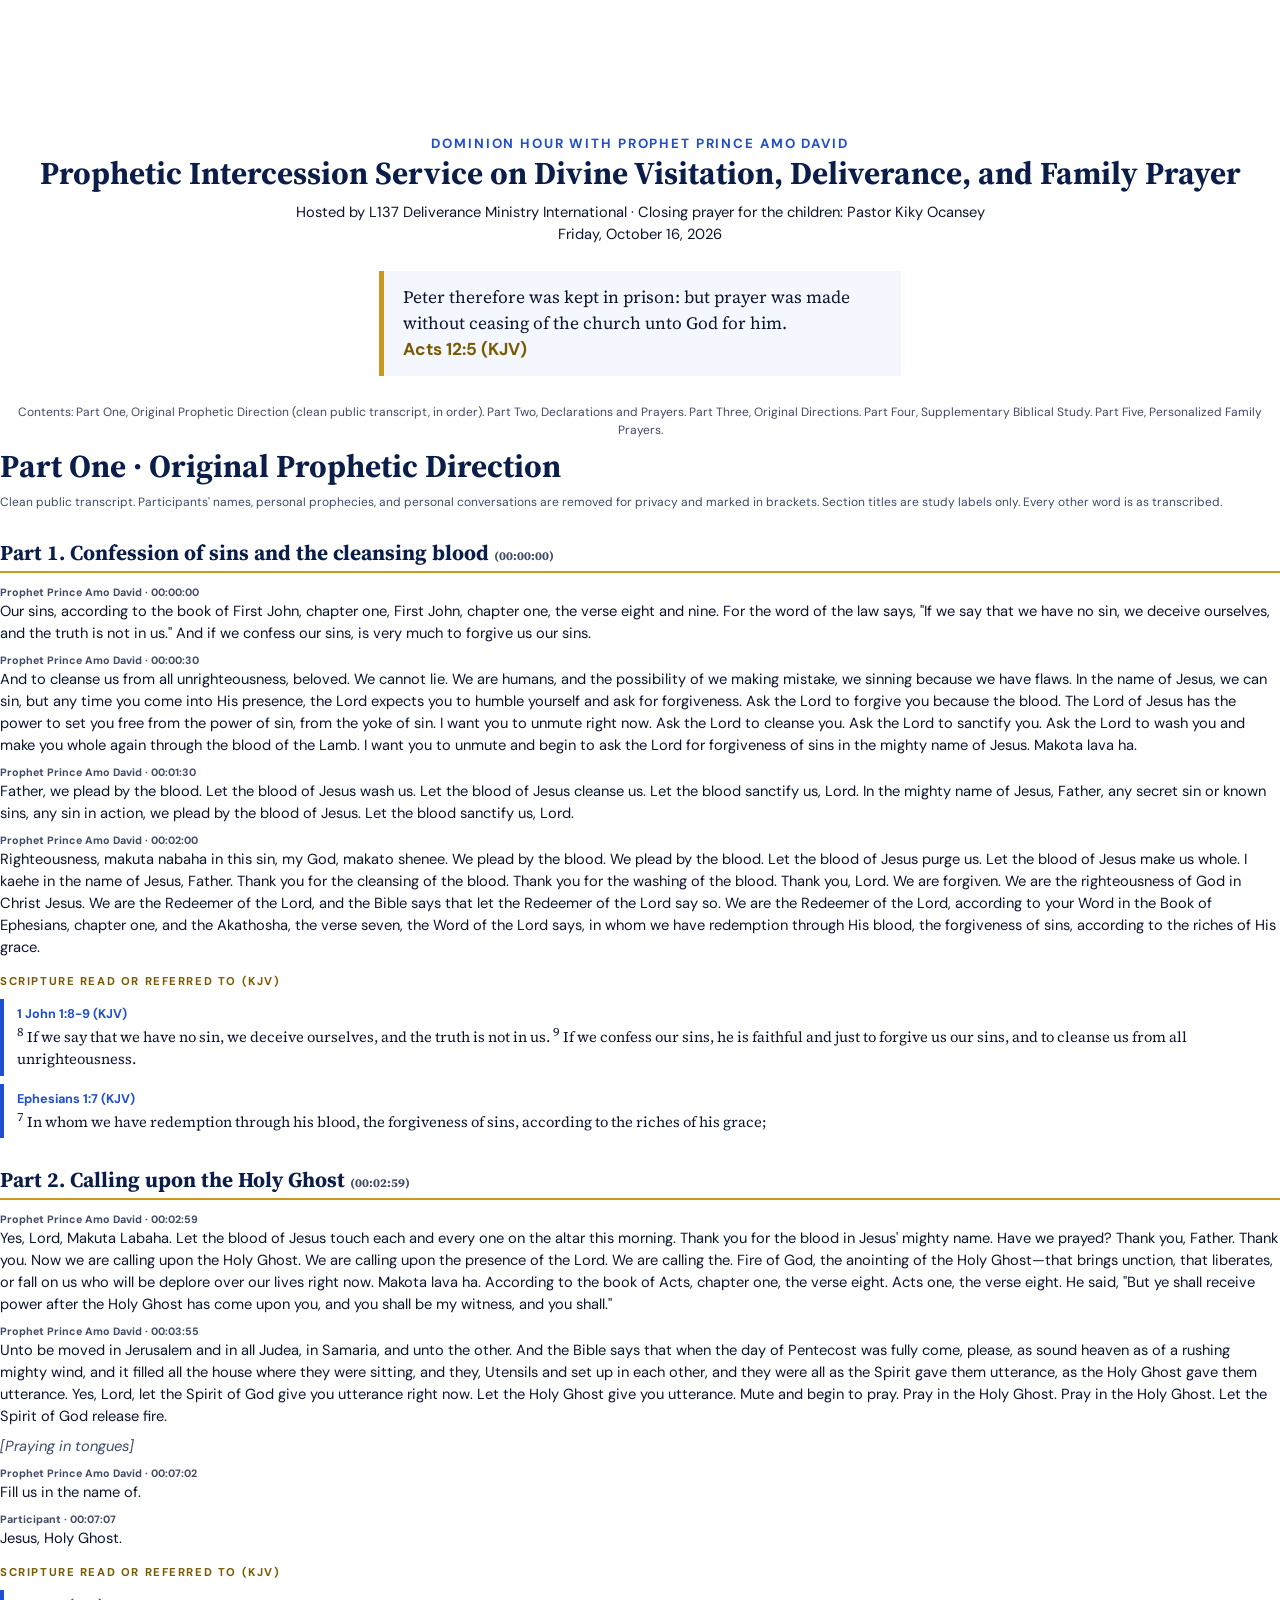
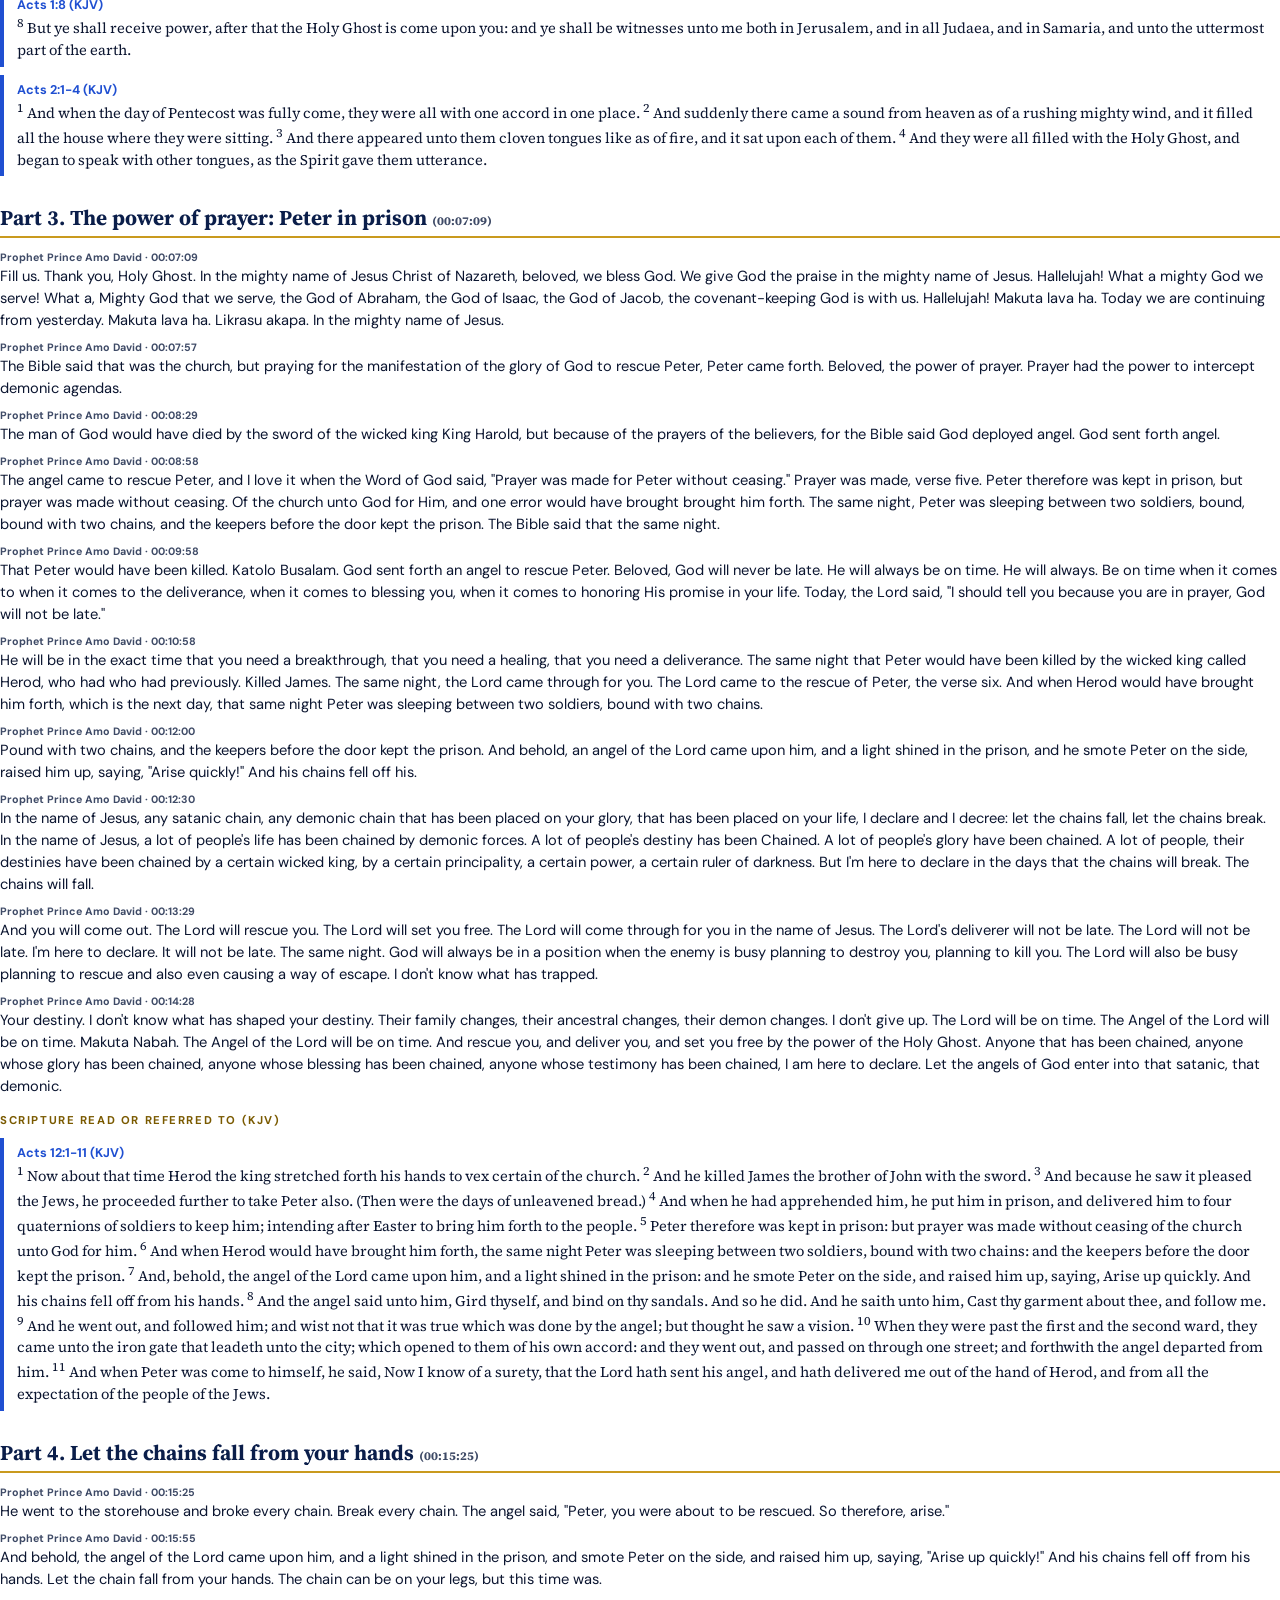
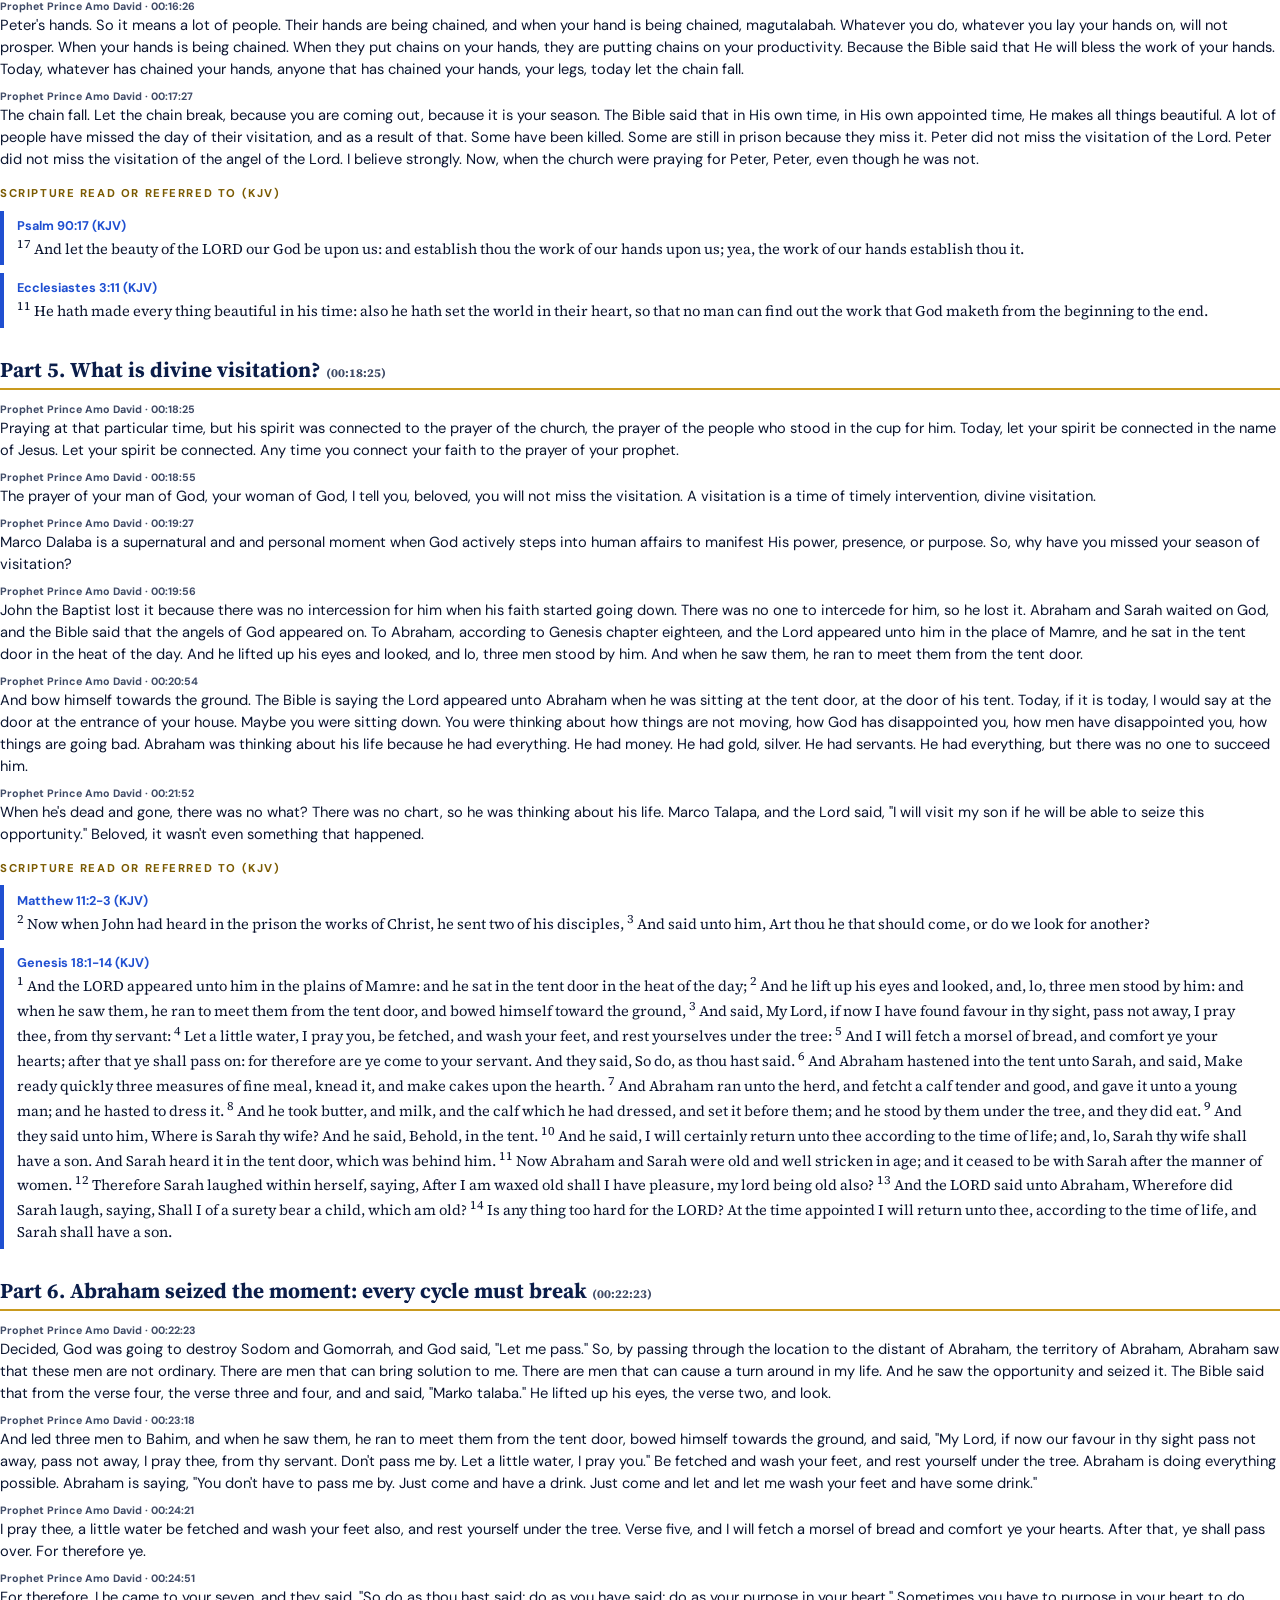
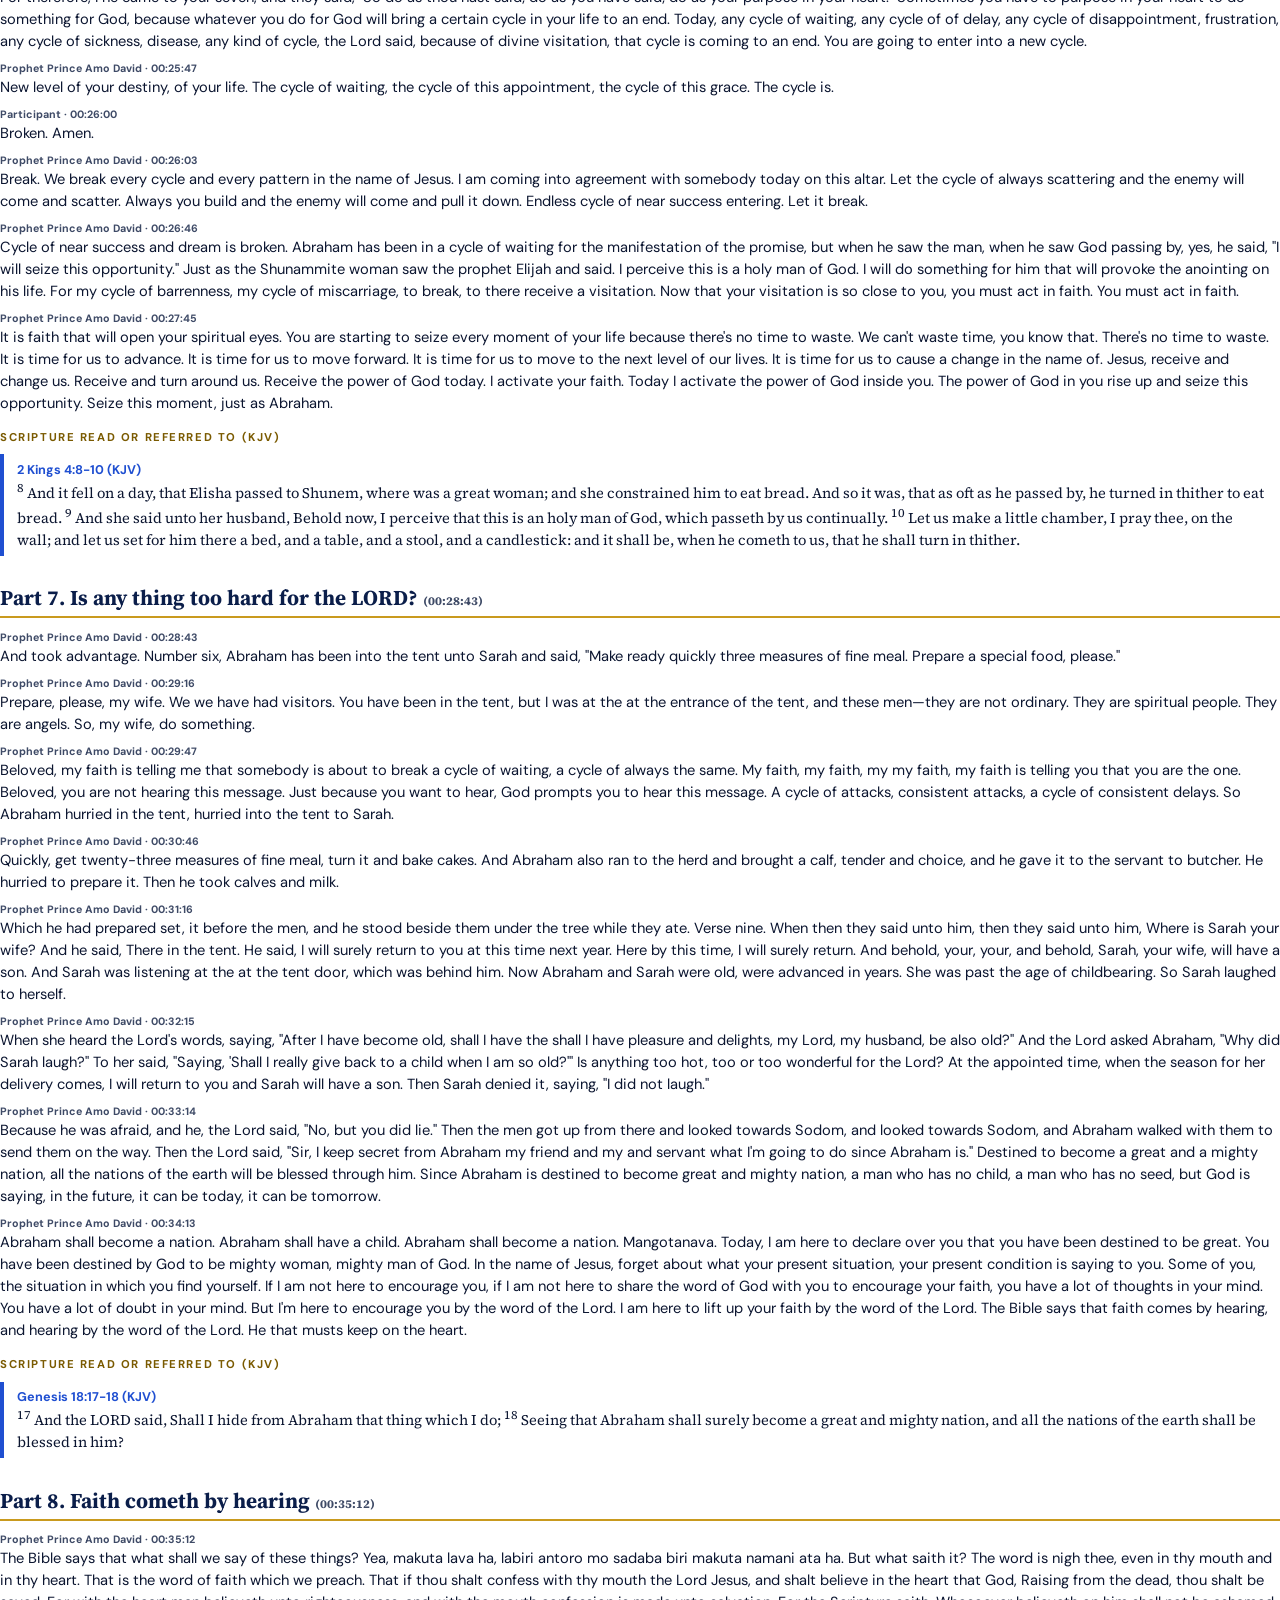
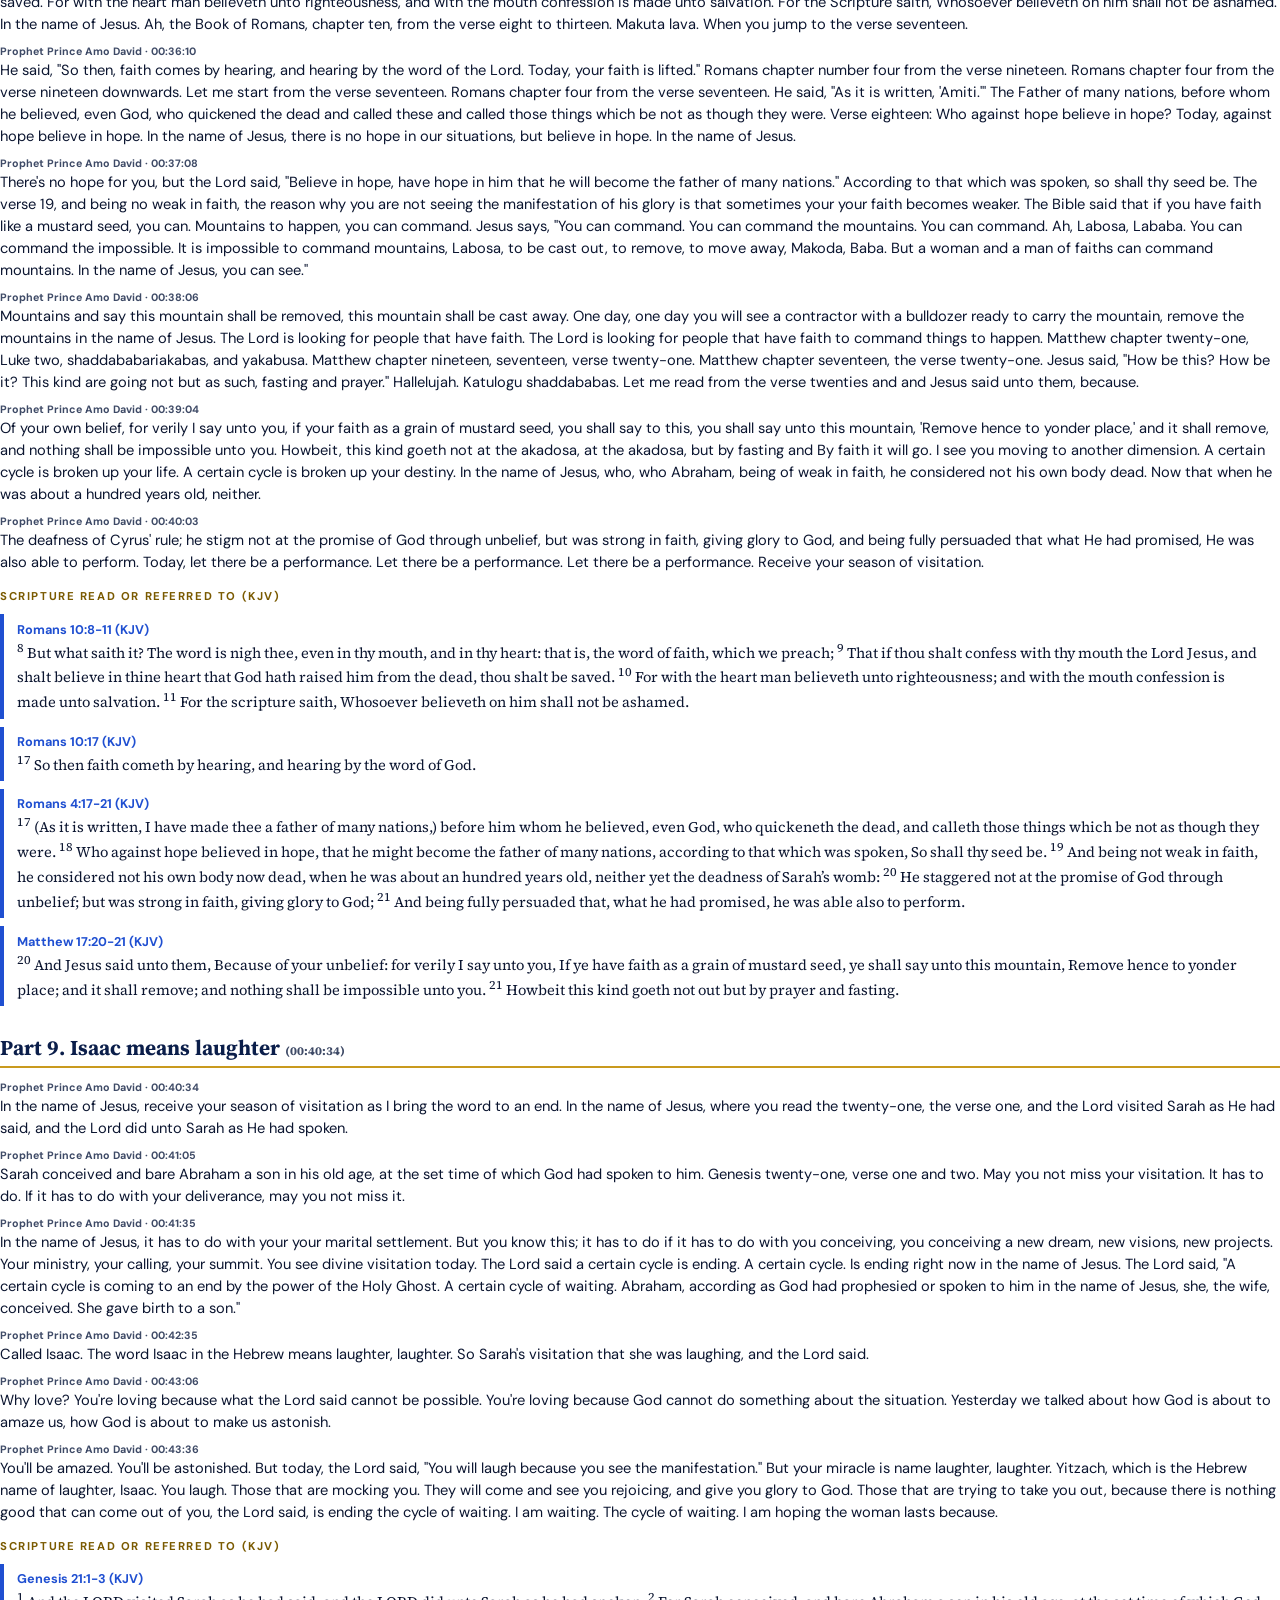
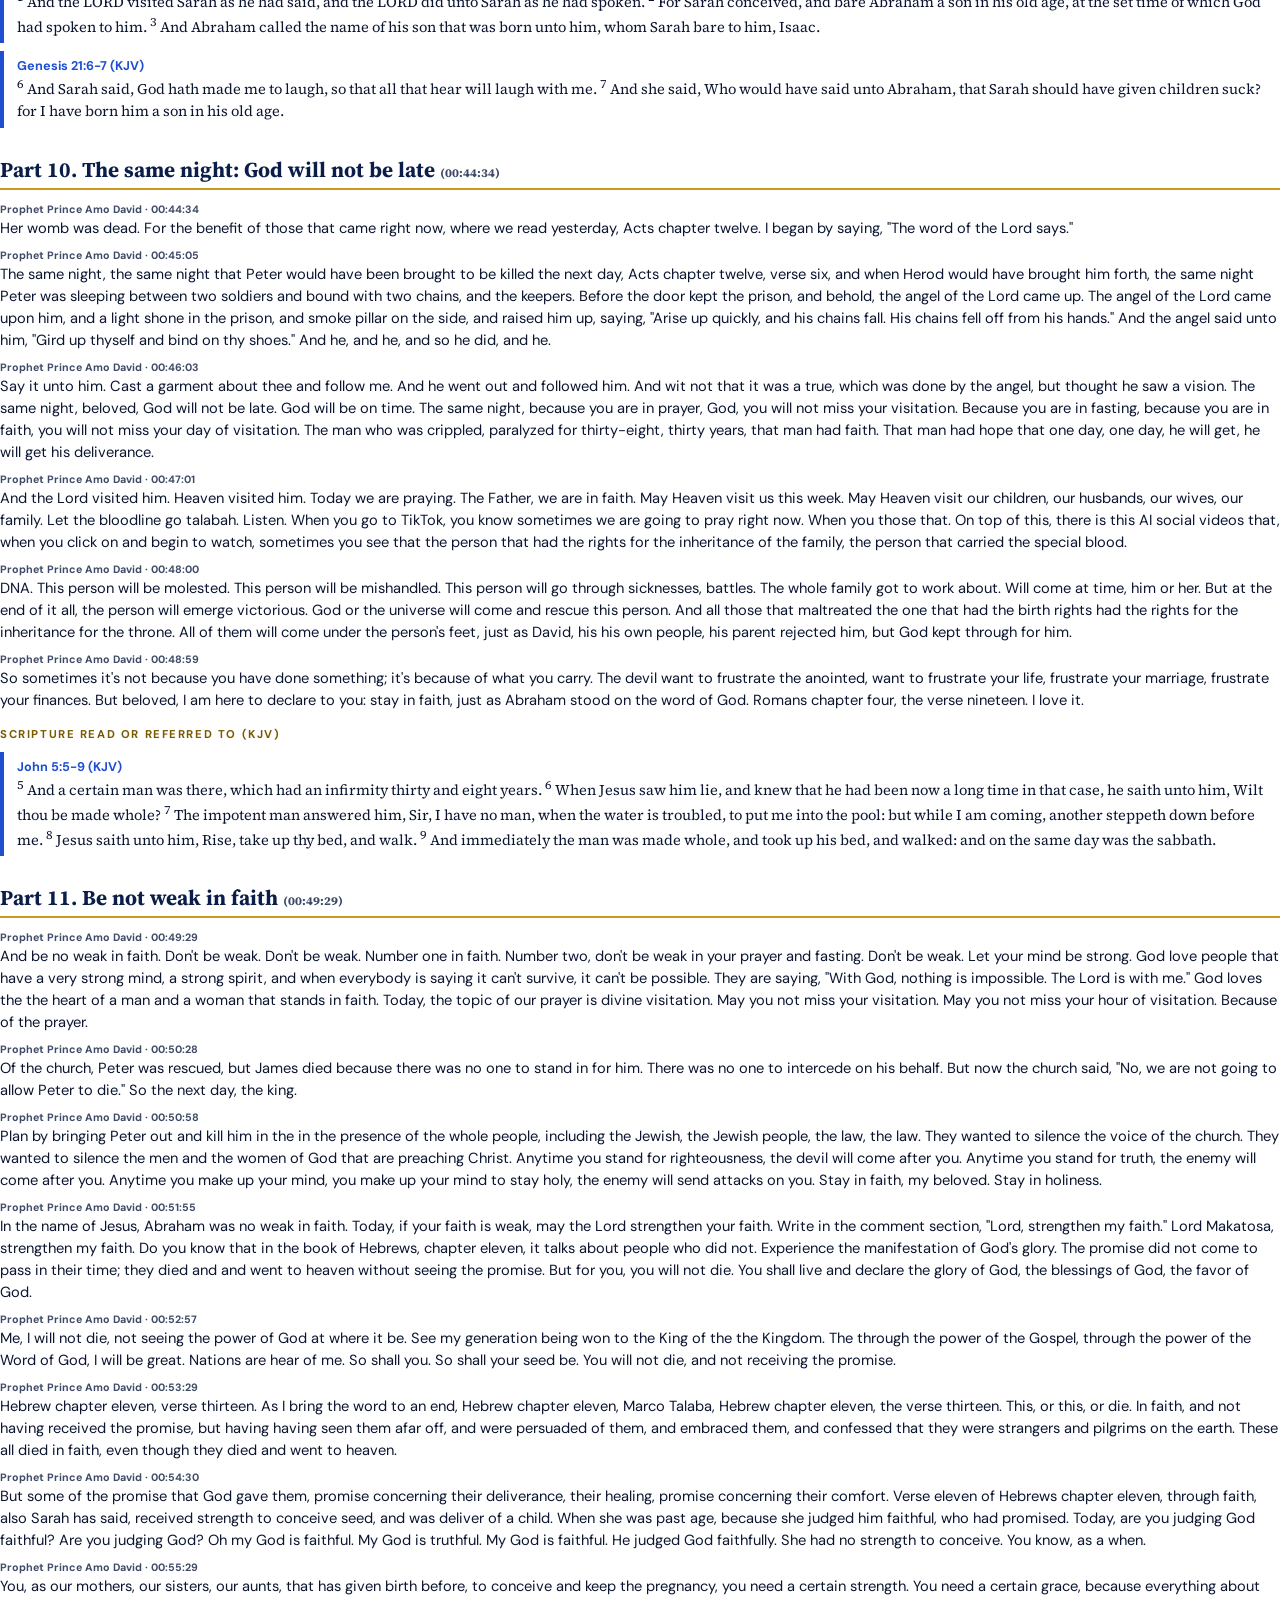
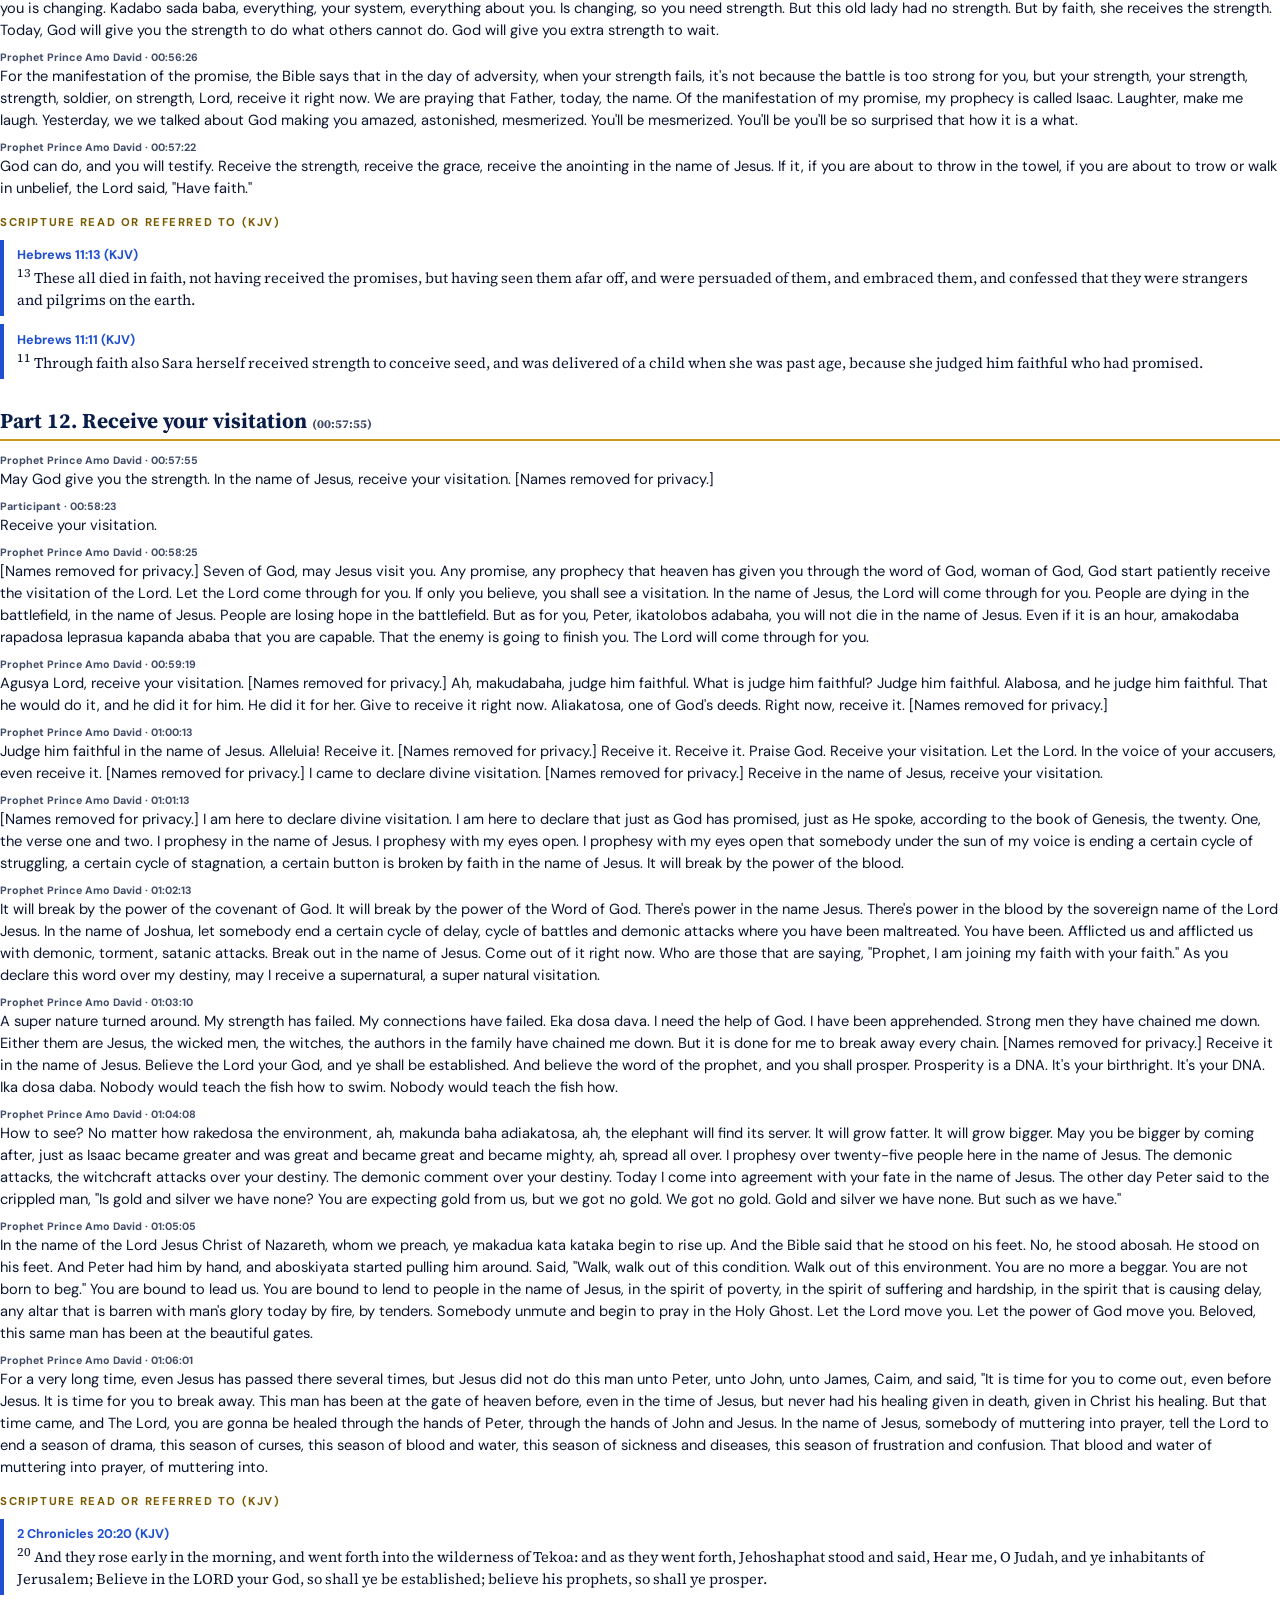
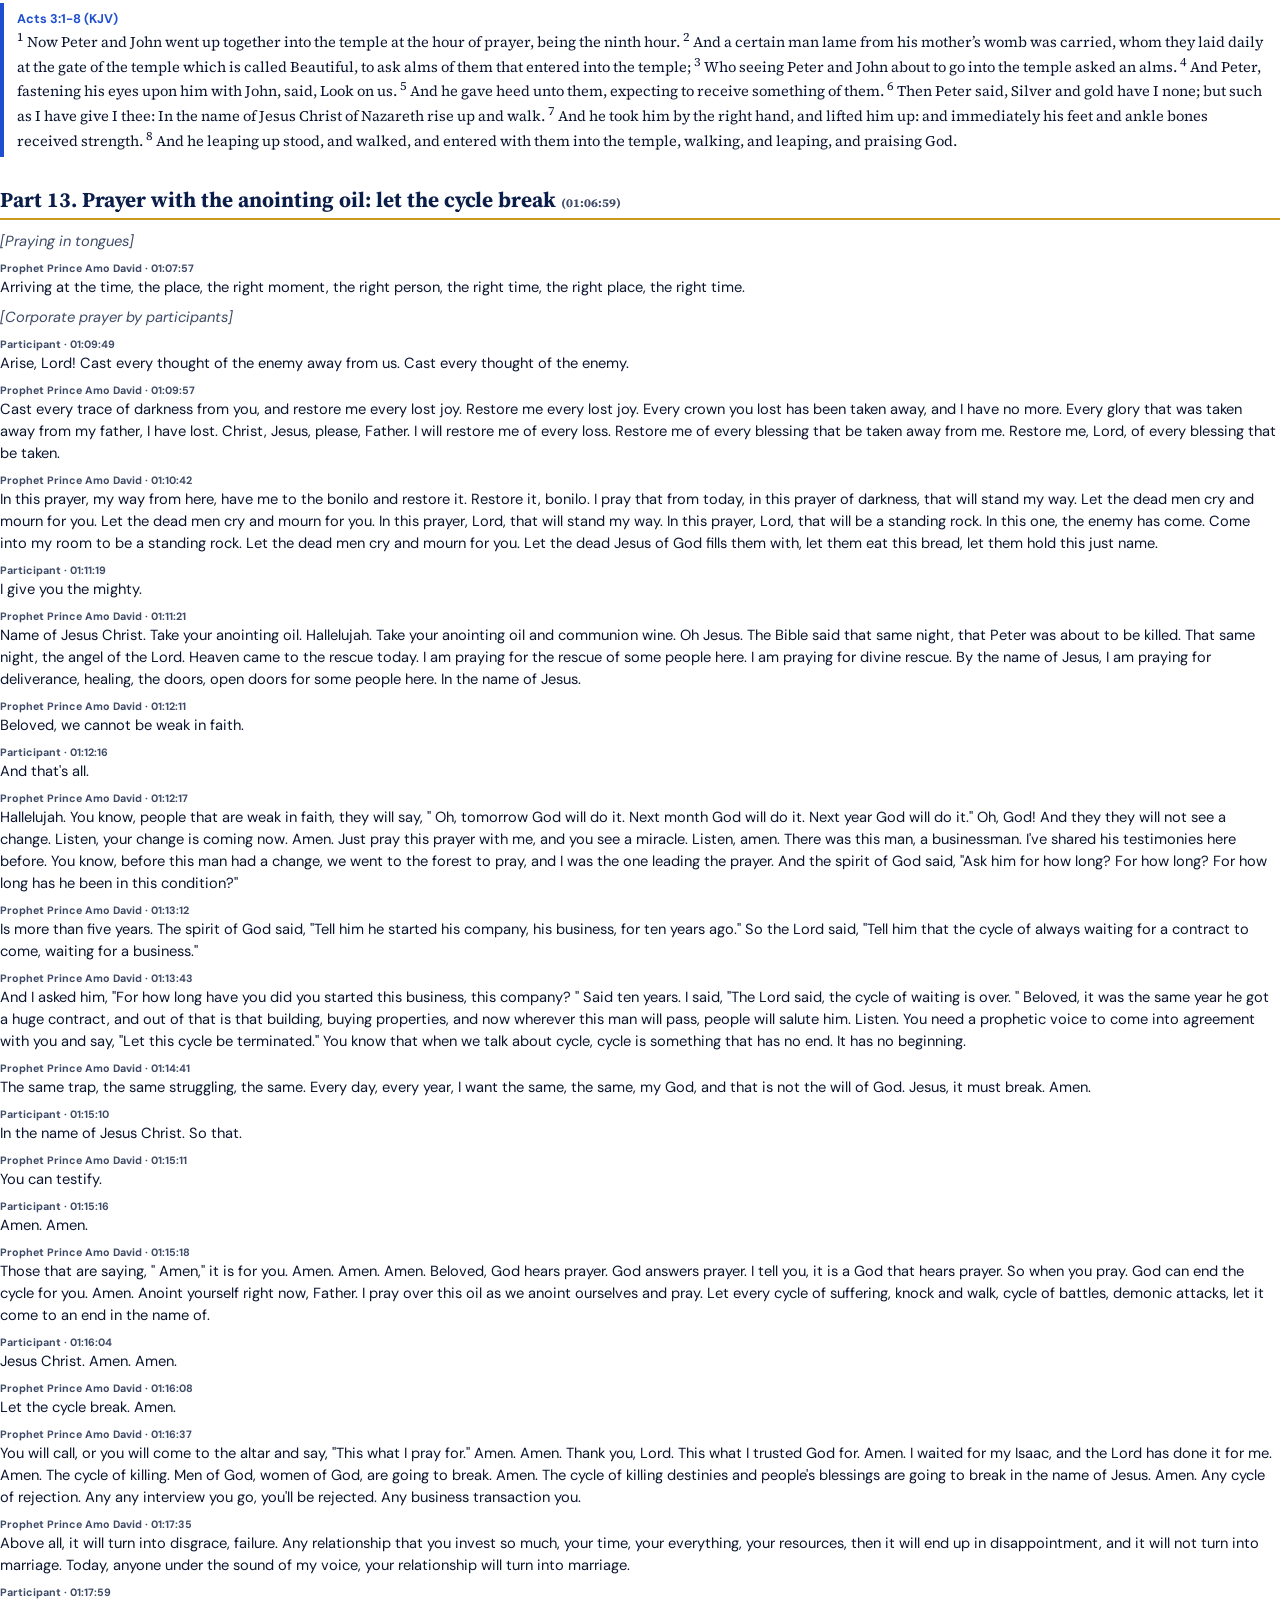
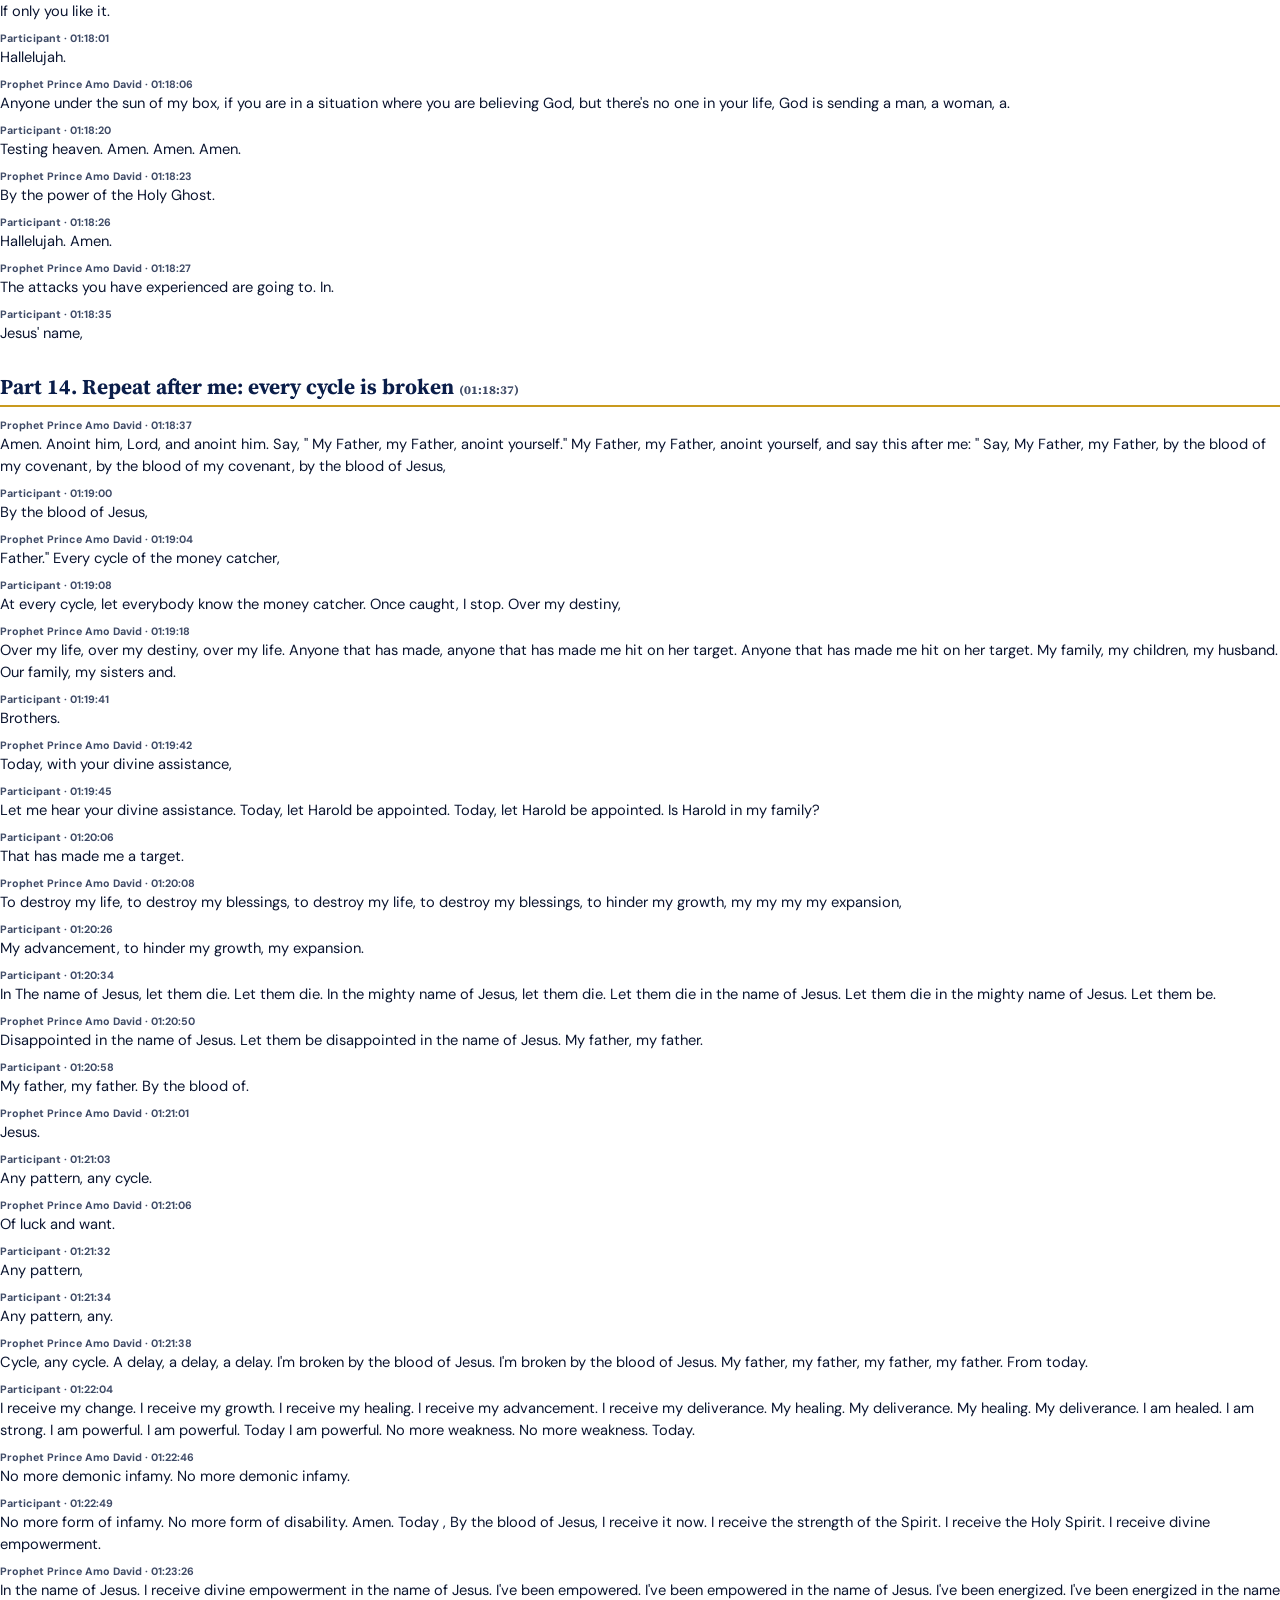
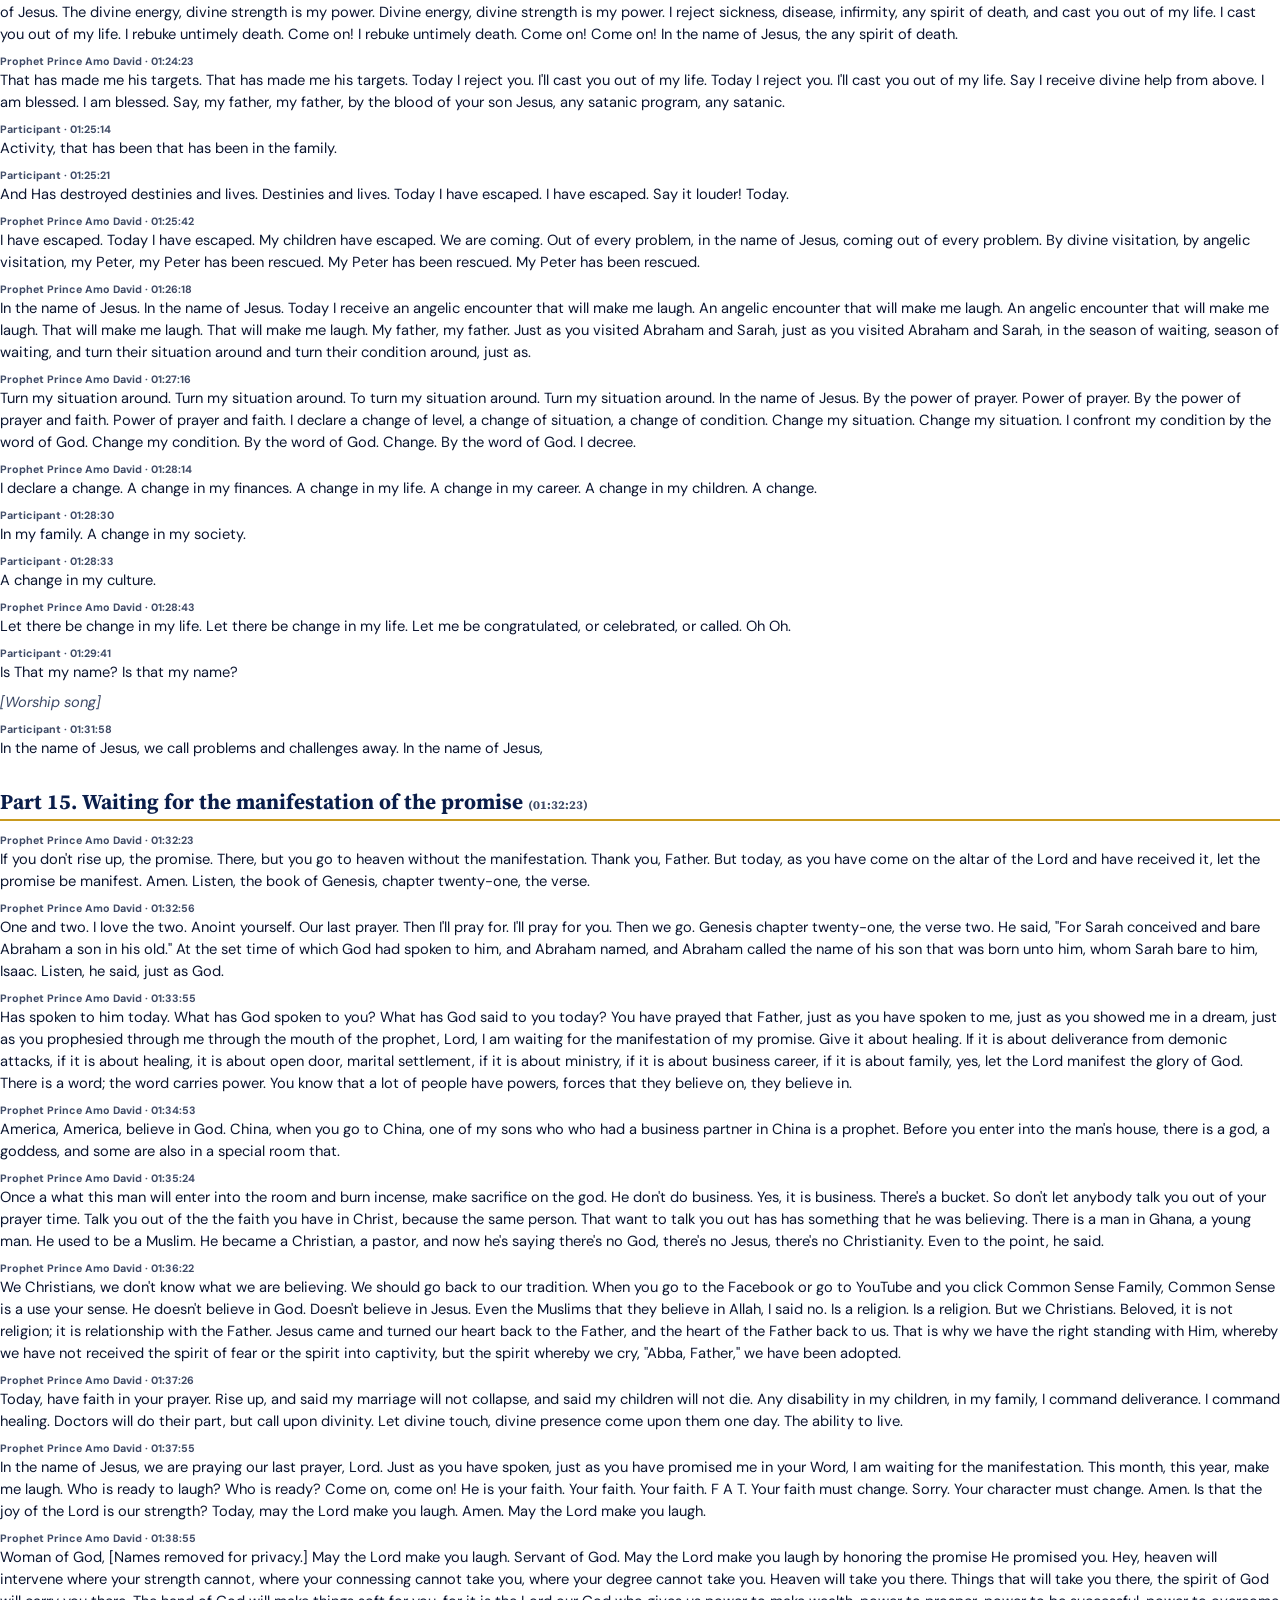
==== commit 7e2ab8d1: "Dominion Hour branding, recorded narration, simplified opening, playback controls, stronger quizzes," ====
--- a/print.html
+++ b/print.html
@@ -23,14 +23,14 @@
 .sec{break-before:page}
 a{color:#1F4FD1}
 </style></head><body><div id="out"></div>
-<script src="data.js"></script>
+<script src="data.js?v=4"></script>
 <script>
 (function(){
 var S=window.STUDY,M=S.meta,h='';
 function e(s){return String(s).replace(/[&<>"]/g,function(c){return{'&':'&amp;','<':'&lt;','>':'&gt;','"':'&quot;'}[c];});}
 function sc(r){var s=S.scripture[r];return '<div class="s"><b>'+e(s.ref)+' (KJV)</b>'+s.verses.map(function(v){return '<sup>'+v.v+'</sup> '+e(v.t);}).join(' ')+'</div>';}
 var main=S.scripture[M.mainRef];
-h+='<div class="cover"><p class="open">'+e(M.opening)+'</p><div class="min">'+e(M.ministry)+'</div><h1>'+e(M.title)+'</h1><p><b>'+e(M.minister)+'</b><br>'+e(M.date)+'</p><div class="verse">'+e(main.verses.map(function(v){return v.t;}).join(' '))+'<br><b style="font-family:DM Sans;color:#7A5A00">'+e(main.ref)+' (KJV)</b></div><p class="note">Contents: Part One, Original Prophetic Direction (clean public transcript, in order). Part Two, Declarations and Prayers. Part Three, Original Directions. Part Four, Supplementary Biblical Study. Part Five, Personalized Family Prayers.</p></div>';
+h+='<div class="cover"><div class="min">'+e(M.ministry)+'</div><h1>'+e(M.title)+'</h1><p>Hosted by L137 Deliverance Ministry International · Closing prayer for the children: Pastor Kiky Ocansey<br>'+e(M.date)+'</p><div class="verse">'+e(main.verses.map(function(v){return v.t;}).join(' '))+'<br><b style="font-family:DM Sans;color:#7A5A00">'+e(main.ref)+' (KJV)</b></div><p class="note">Contents: Part One, Original Prophetic Direction (clean public transcript, in order). Part Two, Declarations and Prayers. Part Three, Original Directions. Part Four, Supplementary Biblical Study. Part Five, Personalized Family Prayers.</p></div>';
 h+='<h1>Part One · Original Prophetic Direction</h1><p class="note">Clean public transcript. Participants\' names, personal prophecies, and personal conversations are removed for privacy and marked in brackets. Section titles are study labels only. Every other word is as transcribed.</p>';
 S.sections.forEach(function(s,i){
   h+='<h2>Part '+(i+1)+'. '+e(s.title)+' <span class="note">('+s.start+')</span></h2>';
@@ -60,7 +60,7 @@
 h+='<h2>Scripture notes</h2><p>2 Kings 4:8-9 (KJV) names Elisha as the man of God the Shunammite woman honored; the service said "the prophet Elijah." 2 Kings 2:19-22 records Elisha healing the waters of Jericho. The names heard as "Ruby" and "Rupi" match Reuben (Genesis 49:3-4; Deuteronomy 33:6). The King James Bible names the angels Michael and Gabriel; the name Raphael is not in the 66 books of the KJV.</p>';
 h+='<h1 class="sec">Part Five · Personalized Family Prayers</h1><p class="note">Built from King James Scripture used in the service. Not the minister\'s original declarations. Write your family\'s names in the blanks.</p>';
 S.family.forEach(function(p){ h+='<h3>'+e(p.title)+'</h3><p>'+e(p.text.replace(/\{(\w+)\}/g,'________'))+'</p>'+sc(p.ref); });
-h+='<p class="note" style="margin-top:20pt">L137 · Luke 1:37 · For with God nothing shall be impossible.</p>';
+h+='<p class="note" style="margin-top:20pt">'+e(M.ministry)+' · hosted by L137 Deliverance Ministry International</p>';
 document.getElementById('out').innerHTML=h;
 })();
 </script></body></html>
